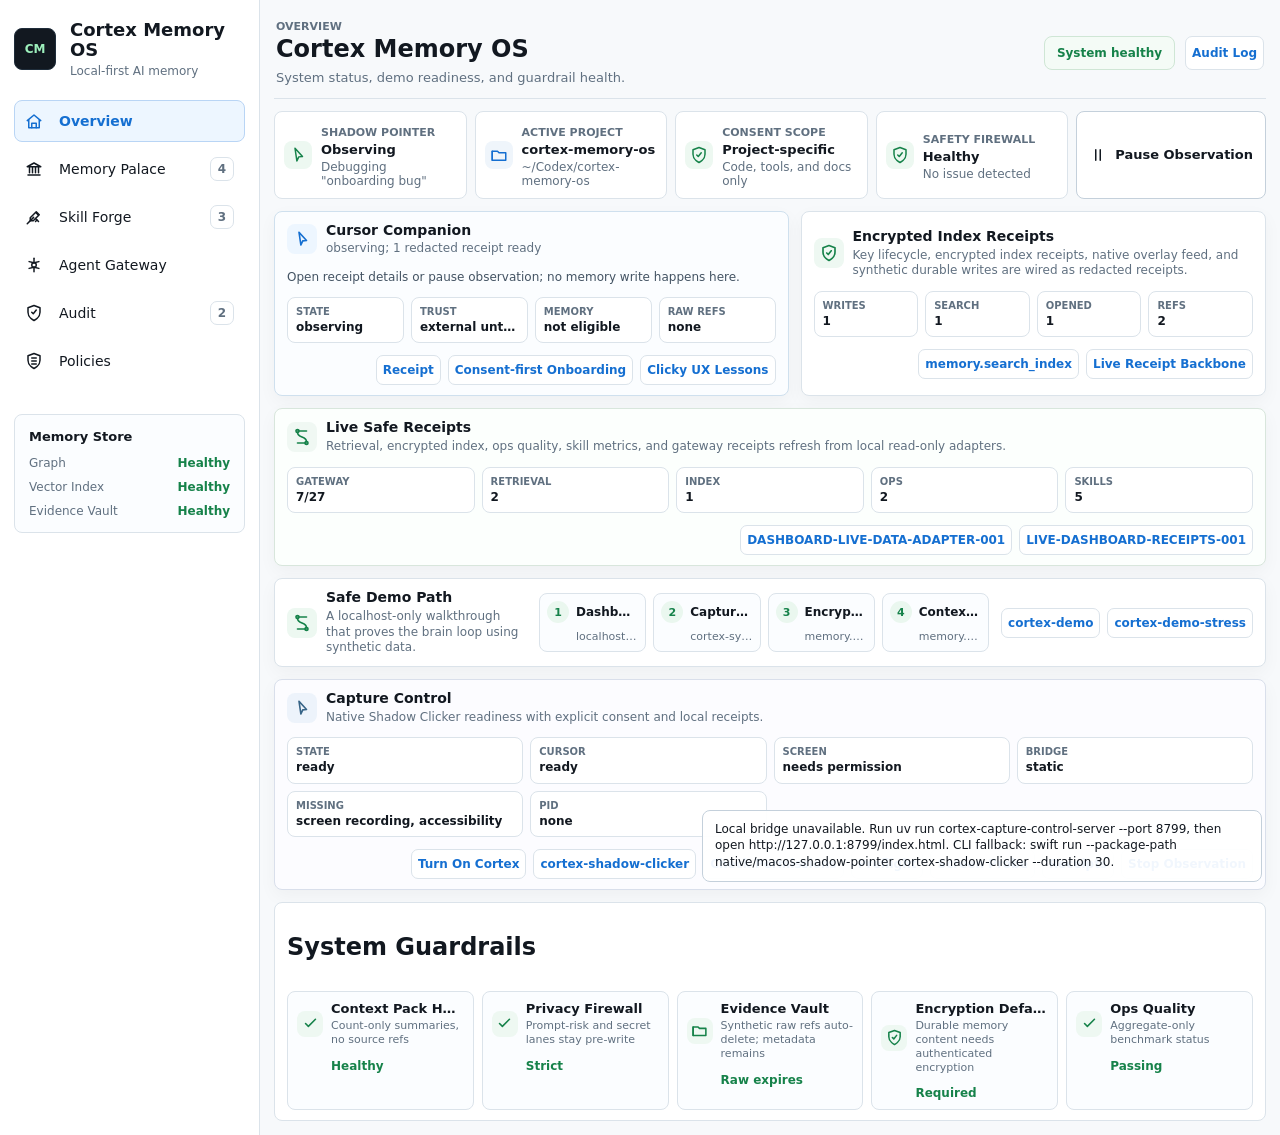
==== ui/cortex-dashboard/index.html @ ffbcbb13 "Recover capture controls after bridge restart" ====
<!doctype html>
<html lang="en">
  <head>
    <meta charset="utf-8" />
    <meta name="viewport" content="width=device-width, initial-scale=1" />
    <title>Cortex Memory OS Dashboard</title>
    <link rel="icon" href="data:," />
    <link rel="stylesheet" href="./styles.css?v=20260502-stale-token-retry" />
  </head>
  <body>
    <div class="dashboard-shell" data-benchmark-id="MEMORY-PALACE-SKILL-FORGE-UI-001">
      <aside class="sidebar" aria-label="Cortex navigation">
        <div class="brand">
          <div class="brand-mark" aria-hidden="true">CM</div>
          <div>
            <strong>Cortex Memory OS</strong>
            <span>Local-first AI memory</span>
          </div>
        </div>

        <nav id="nav-list" class="nav-list" aria-label="Primary"></nav>

        <section class="health-panel" aria-label="Local system health">
          <h2>Memory Store</h2>
          <dl>
            <div><dt>Graph</dt><dd>Healthy</dd></div>
            <div><dt>Vector Index</dt><dd>Healthy</dd></div>
            <div><dt>Evidence Vault</dt><dd>Healthy</dd></div>
          </dl>
        </section>
      </aside>

      <main class="main-area">
        <header class="dashboard-header" aria-label="Dashboard summary">
          <div>
            <p class="section-label" id="view-label">Overview</p>
            <h1 id="view-title">Cortex Memory OS</h1>
            <p id="view-copy">Live system overview and memory brain health.</p>
          </div>
          <div class="header-actions">
            <span class="system-pill" data-state="healthy">System healthy</span>
            <button class="text-command" type="button" id="audit-log">Audit Log</button>
          </div>
        </header>

        <header
          class="status-strip"
          id="status-strip"
          aria-label="Current Cortex status"
          data-view-section="overview"
        ></header>

        <section
          class="live-backbone-rail"
          aria-label="Cursor Companion and encrypted index receipts"
          data-view-section="overview agent_gateway policies"
        >
          <div id="shadow-live-receipt" class="shadow-live-inner"></div>
          <div id="encrypted-index-panel" class="encrypted-index-inner"></div>
        </section>

        <section
          class="live-receipts-rail"
          aria-label="Live Safe Receipts"
          data-view-section="overview agent_gateway audit"
          data-benchmark-id="LIVE-DASHBOARD-RECEIPTS-001"
        >
          <div id="live-dashboard-receipts" class="live-receipts-inner"></div>
        </section>

        <section class="demo-path-rail" aria-label="Safe Demo Path" data-view-section="overview agent_gateway">
          <div id="demo-path" class="demo-path-inner"></div>
        </section>

        <section
          class="capture-control-rail"
          aria-label="Capture Control"
          data-view-section="overview agent_gateway policies"
          data-benchmark-id="DASHBOARD-CAPTURE-CONTROL-001"
        >
          <div id="capture-control" class="capture-control-inner"></div>
        </section>

        <section class="insight-strip" aria-label="System guardrails" data-view-section="overview policies">
          <div class="rail-heading">
            <h2>System Guardrails</h2>
          </div>
          <div id="insight-list" class="insight-list"></div>
        </section>

        <section
          class="focus-inspector"
          aria-label="Focus Inspector"
          data-view-section="memory_palace skill_forge"
        >
          <div id="focus-inspector" class="focus-inspector-inner"></div>
        </section>

        <section
          class="workspace-grid"
          aria-label="Dashboard work queues"
          data-view-section="memory_palace skill_forge"
        >
          <article
            class="work-panel memory-panel"
            aria-labelledby="memory-heading"
            data-work-panel="memory_palace"
          >
            <div class="panel-heading">
              <div>
                <p class="section-label">Memory Palace</p>
                <h1 id="memory-heading">Memory Palace Review Queue</h1>
              </div>
              <span class="count-pill" id="memory-count">0</span>
            </div>
            <div id="memory-tabs" class="tab-row" aria-label="Memory filters"></div>
            <div id="memory-list" class="card-list" aria-live="polite"></div>
          </article>

          <article
            class="work-panel skill-panel"
            aria-labelledby="skill-heading"
            data-work-panel="skill_forge"
          >
            <div class="panel-heading">
              <div>
                <p class="section-label">Skill Forge</p>
                <h1 id="skill-heading">Skill Forge Candidate Workflows</h1>
              </div>
              <span class="count-pill" id="skill-count">0</span>
            </div>
            <div id="skill-tabs" class="tab-row" aria-label="Skill filters"></div>
            <div id="skill-list" class="card-list" aria-live="polite"></div>
          </article>
        </section>

        <section class="audit-rail" aria-label="Recent Safe Receipts" data-view-section="agent_gateway audit">
          <div class="rail-heading">
            <h2>Recent Safe Receipts</h2>
            <button class="text-command" type="button" id="receipt-filter">All Receipts</button>
          </div>
          <div id="receipt-list" class="receipt-list"></div>
          <p id="interaction-receipt" class="interaction-receipt" aria-live="polite">
            Dashboard ready. Actions are local previews only.
          </p>
        </section>
      </main>
    </div>

    <script src="./dashboard-data.js"></script>
    <script src="./capture-control-config.js"></script>
    <script src="./app.js?v=20260502-stale-token-retry"></script>
  </body>
</html>
---- ui/cortex-dashboard/styles.css ----
:root {
  color-scheme: light;
  --bg: #f7f9fb;
  --surface: #ffffff;
  --surface-2: #f2f6f9;
  --ink: #121820;
  --muted: #607080;
  --line: #dbe3ea;
  --line-strong: #c4d0db;
  --green: #16824a;
  --blue: #156fd1;
  --amber: #b36b00;
  --red: #c53532;
  --shadow: 0 6px 18px rgba(18, 24, 32, 0.04);
  font-family:
    Inter, ui-sans-serif, system-ui, -apple-system, BlinkMacSystemFont, "Segoe UI", sans-serif;
}

* {
  box-sizing: border-box;
}

[hidden] {
  display: none !important;
}

body {
  margin: 0;
  min-width: 320px;
  min-height: 100vh;
  background: var(--bg);
  color: var(--ink);
}

button {
  font: inherit;
}

.dashboard-shell {
  display: grid;
  grid-template-columns: 260px minmax(0, 1fr);
  min-height: 100vh;
}

.sidebar {
  display: flex;
  flex-direction: column;
  gap: 22px;
  padding: 20px 14px;
  border-right: 1px solid var(--line);
  background: var(--surface);
}

.brand {
  display: grid;
  grid-template-columns: 44px minmax(0, 1fr);
  gap: 12px;
  align-items: center;
  min-height: 50px;
}

.brand-mark {
  display: grid;
  place-items: center;
  width: 42px;
  height: 42px;
  border: 1px solid #1f2d3b;
  border-radius: 8px;
  background: #121820;
  color: #9df0bc;
  font-size: 12px;
  font-weight: 850;
}

.brand strong {
  display: block;
  font-size: 18px;
  line-height: 1.1;
}

.brand span {
  display: block;
  margin-top: 4px;
  color: var(--muted);
  font-size: 12px;
}

.nav-list {
  display: grid;
  gap: 6px;
}

.nav-item {
  display: grid;
  grid-template-columns: 24px minmax(0, 1fr) auto;
  gap: 10px;
  align-items: center;
  min-height: 42px;
  padding: 0 10px;
  border: 1px solid transparent;
  border-radius: 8px;
  background: transparent;
  color: var(--ink);
  cursor: pointer;
  font-size: 14px;
  text-align: left;
}

.nav-item svg,
.icon-button svg,
.status-icon svg {
  width: 18px;
  height: 18px;
  stroke-width: 2;
}

.nav-item.active {
  border-color: #b9d5f5;
  background: #edf6ff;
  color: var(--blue);
  font-weight: 750;
}

.nav-count,
.count-pill,
.mini-count {
  display: inline-grid;
  place-items: center;
  min-width: 24px;
  height: 24px;
  padding: 0 7px;
  border: 1px solid var(--line);
  border-radius: 7px;
  background: var(--surface);
  color: var(--muted);
  font-size: 12px;
  font-weight: 750;
}

.health-panel {
  margin-top: 10px;
  padding: 14px;
  border: 1px solid var(--line);
  border-radius: 8px;
  background: #fbfdff;
}

.health-panel h2,
.audit-rail h2 {
  margin: 0;
  font-size: 13px;
  line-height: 1.2;
}

.health-panel dl {
  display: grid;
  gap: 10px;
  margin: 12px 0 0;
}

.health-panel div {
  display: flex;
  justify-content: space-between;
  gap: 12px;
  color: var(--muted);
  font-size: 12px;
}

.health-panel dt,
.health-panel dd {
  margin: 0;
}

.health-panel dd {
  color: var(--green);
  font-weight: 700;
}

.main-area {
  display: grid;
  grid-template-rows: auto auto auto auto minmax(0, 1fr) auto;
  gap: 12px;
  width: min(1280px, 100%);
  min-width: 0;
  margin: 0 auto;
  padding: 14px;
}

.dashboard-header {
  display: flex;
  align-items: center;
  justify-content: space-between;
  gap: 16px;
  min-height: 74px;
  padding: 6px 2px 12px;
  border-bottom: 1px solid var(--line);
}

.dashboard-header h1 {
  margin: 3px 0 0;
  font-size: 24px;
  line-height: 1.1;
  letter-spacing: 0;
}

.dashboard-header p:last-child {
  margin: 6px 0 0;
  color: var(--muted);
  font-size: 13px;
  line-height: 1.35;
}

.header-actions {
  display: flex;
  flex-wrap: wrap;
  gap: 10px;
  justify-content: flex-end;
}

.system-pill {
  display: inline-flex;
  align-items: center;
  min-height: 34px;
  padding: 0 12px;
  border: 1px solid #cfe6d5;
  border-radius: 8px;
  background: #f4fbf6;
  color: var(--green);
  font-size: 12px;
  font-weight: 850;
}

.status-strip {
  display: grid;
  grid-template-columns: repeat(4, minmax(0, 1fr)) minmax(160px, auto);
  gap: 8px;
}

.status-item {
  display: grid;
  grid-template-columns: 28px minmax(0, 1fr);
  gap: 9px;
  align-items: center;
  min-height: 52px;
  padding: 9px;
  border: 1px solid var(--line);
  border-radius: 8px;
  background: var(--surface);
}

.status-icon {
  display: grid;
  place-items: center;
  width: 28px;
  height: 28px;
  border-radius: 8px;
  background: #edf8f1;
  color: var(--green);
}

.status-item[data-state="neutral"] .status-icon {
  background: #eff5fb;
  color: var(--blue);
}

.status-label,
.section-label,
.meta-label {
  margin: 0;
  color: var(--muted);
  font-size: 11px;
  font-weight: 800;
  line-height: 1.2;
  text-transform: uppercase;
}

.status-value {
  display: block;
  margin-top: 2px;
  font-size: 13px;
  font-weight: 800;
  line-height: 1.2;
}

.status-detail {
  display: block;
  margin-top: 2px;
  color: var(--muted);
  font-size: 12px;
  line-height: 1.2;
}

.pause-button {
  display: inline-flex;
  gap: 8px;
  align-items: center;
  justify-content: center;
  min-height: 52px;
  padding: 0 12px;
  border: 1px solid var(--line-strong);
  border-radius: 8px;
  background: var(--surface);
  color: var(--ink);
  cursor: pointer;
  font-size: 13px;
  font-weight: 750;
}

.workspace-grid {
  display: grid;
  grid-template-columns: minmax(0, 1fr) minmax(0, 1fr);
  gap: 12px;
  align-items: start;
  min-height: 0;
}

.workspace-grid.single-view {
  grid-template-columns: minmax(0, 760px);
  justify-content: start;
}

.demo-path-rail {
  min-width: 0;
}

.capture-control-rail {
  min-width: 0;
}

.live-receipts-rail {
  min-width: 0;
}

.live-backbone-rail {
  display: grid;
  grid-template-columns: minmax(0, 1.05fr) minmax(280px, 0.95fr);
  gap: 12px;
  min-width: 0;
}

.shadow-live-inner,
.encrypted-index-inner,
.live-receipts-inner,
.capture-control-inner {
  display: grid;
  grid-template-columns: minmax(0, 1fr);
  gap: 12px;
  align-content: center;
  min-height: 126px;
  padding: 10px 12px;
  border: 1px solid #cfe0ee;
  border-radius: 8px;
  background: #fbfdff;
  box-shadow: var(--shadow);
}

.encrypted-index-inner {
  border-color: var(--line);
  background: var(--surface);
}

.live-receipts-inner {
  min-height: 96px;
  border-color: #d8e6dc;
  background: #fcfffd;
}

.capture-control-inner {
  min-height: 96px;
  border-color: #d9dfeb;
  background: #fcfcff;
}

.shadow-live-copy,
.encrypted-index-copy,
.live-receipts-copy,
.capture-control-copy {
  display: grid;
  grid-template-columns: 30px minmax(0, 1fr);
  gap: 9px;
  align-items: center;
  min-width: 0;
}

.shadow-live-icon,
.encrypted-index-icon,
.live-receipts-icon,
.capture-control-icon {
  display: grid;
  place-items: center;
  width: 30px;
  height: 30px;
  border-radius: 8px;
  background: #edf6ff;
  color: var(--blue);
}

.encrypted-index-icon {
  background: #eef8f2;
  color: var(--green);
}

.live-receipts-icon {
  background: #f0f8f3;
  color: var(--green);
}

.capture-control-icon {
  background: #edf3fb;
  color: #376487;
}

.shadow-live-icon svg,
.encrypted-index-icon svg,
.live-receipts-icon svg,
.capture-control-icon svg {
  width: 18px;
  height: 18px;
  stroke-width: 2.2;
}

.shadow-live-copy strong,
.shadow-live-copy span span,
.encrypted-index-copy strong,
.encrypted-index-copy span span,
.live-receipts-copy strong,
.live-receipts-copy span span,
.capture-control-copy strong,
.capture-control-copy span span {
  display: block;
  min-width: 0;
}

.shadow-live-copy strong,
.encrypted-index-copy strong,
.live-receipts-copy strong,
.capture-control-copy strong {
  font-size: 14px;
  line-height: 1.2;
}

.shadow-live-copy span span,
.encrypted-index-copy span span,
.live-receipts-copy span span,
.capture-control-copy span span {
  margin-top: 3px;
  color: var(--muted);
  font-size: 12px;
  line-height: 1.3;
}

.companion-note {
  margin: 0;
  color: #435363;
  font-size: 12px;
  line-height: 1.35;
}

.shadow-live-grid,
.encrypted-index-grid,
.live-receipts-grid,
.capture-control-grid {
  display: grid;
  grid-template-columns: repeat(4, minmax(0, 1fr));
  gap: 7px;
}

.live-receipts-grid {
  grid-template-columns: repeat(5, minmax(0, 1fr));
}

.shadow-live-grid div,
.encrypted-index-grid div,
.live-receipts-grid div,
.capture-control-grid div {
  display: grid;
  gap: 3px;
  min-height: 46px;
  padding: 8px;
  border: 1px solid var(--line);
  border-radius: 8px;
  background: var(--surface);
}

.shadow-live-grid span,
.encrypted-index-grid span,
.live-receipts-grid span,
.capture-control-grid span {
  color: var(--muted);
  font-size: 10px;
  font-weight: 850;
  text-transform: uppercase;
}

.shadow-live-grid strong,
.encrypted-index-grid strong,
.live-receipts-grid strong,
.capture-control-grid strong {
  overflow: hidden;
  font-size: 12px;
  line-height: 1.2;
  text-overflow: ellipsis;
  white-space: nowrap;
}

.shadow-live-actions {
  display: flex;
  flex-wrap: wrap;
  gap: 7px;
  justify-content: flex-end;
}

.demo-path-inner {
  display: grid;
  grid-template-columns: minmax(220px, 0.8fr) minmax(360px, 1.5fr) auto;
  gap: 12px;
  align-items: center;
  min-height: 70px;
  padding: 10px 12px;
  border: 1px solid var(--line);
  border-radius: 8px;
  background: var(--surface);
  box-shadow: var(--shadow);
}

.demo-path-copy {
  display: grid;
  grid-template-columns: 30px minmax(0, 1fr);
  gap: 9px;
  align-items: center;
  min-width: 0;
}

.demo-path-icon {
  display: grid;
  place-items: center;
  width: 30px;
  height: 30px;
  border-radius: 8px;
  background: #edf8f1;
  color: var(--green);
}

.demo-path-icon svg {
  width: 18px;
  height: 18px;
  stroke-width: 2.2;
}

.demo-path-copy strong,
.demo-path-copy span span {
  display: block;
  min-width: 0;
}

.demo-path-copy strong {
  font-size: 14px;
  line-height: 1.2;
}

.demo-path-copy span span {
  margin-top: 3px;
  color: var(--muted);
  font-size: 12px;
  line-height: 1.3;
}

.demo-step-list {
  display: grid;
  grid-template-columns: repeat(4, minmax(0, 1fr));
  gap: 7px;
  margin: 0;
  padding: 0;
  list-style: none;
}

.demo-step-list li {
  display: grid;
  grid-template-columns: 22px minmax(0, 1fr);
  gap: 7px;
  align-items: center;
  min-height: 44px;
  padding: 7px;
  border: 1px solid var(--line);
  border-radius: 8px;
  background: #fbfdff;
}

.demo-step-list li > span {
  display: grid;
  place-items: center;
  width: 22px;
  height: 22px;
  border-radius: 999px;
  background: #eaf7ef;
  color: var(--green);
  font-size: 11px;
  font-weight: 900;
}

.demo-step-list strong,
.demo-step-list em {
  display: block;
  min-width: 0;
  overflow: hidden;
  text-overflow: ellipsis;
  white-space: nowrap;
}

.demo-step-list strong {
  font-size: 12px;
  line-height: 1.2;
}

.demo-step-list em {
  grid-column: 2;
  color: var(--muted);
  font-size: 11px;
  font-style: normal;
  line-height: 1.2;
}

.demo-command-group {
  display: flex;
  flex-wrap: wrap;
  gap: 7px;
  justify-content: flex-end;
}

.focus-inspector {
  padding: 0;
}

.focus-inspector-inner {
  display: grid;
  grid-template-columns: minmax(220px, 1fr) minmax(260px, auto) auto;
  gap: 12px;
  align-items: center;
  min-height: 82px;
  padding: 12px;
  border: 1px solid var(--line);
  border-radius: 8px;
  background: var(--surface);
  box-shadow: var(--shadow);
}

.focus-copy h2 {
  margin: 3px 0 0;
  font-size: 16px;
  line-height: 1.2;
}

.focus-copy p:last-child {
  margin: 5px 0 0;
  color: var(--muted);
  font-size: 13px;
  line-height: 1.35;
}

.focus-metrics {
  display: grid;
  grid-template-columns: repeat(3, minmax(82px, 1fr));
  gap: 8px;
}

.focus-metric {
  display: grid;
  gap: 3px;
  min-height: 46px;
  padding: 8px;
  border: 1px solid var(--line);
  border-radius: 8px;
  background: #fbfdff;
}

.focus-metric span {
  color: var(--muted);
  font-size: 11px;
  font-weight: 750;
}

.focus-metric strong {
  font-size: 13px;
  line-height: 1.2;
}

.focus-actions {
  display: flex;
  flex-wrap: wrap;
  gap: 8px;
  justify-content: flex-end;
}

.work-panel {
  display: grid;
  grid-template-rows: auto auto minmax(0, 1fr);
  gap: 12px;
  min-width: 0;
  padding: 12px;
  border: 1px solid var(--line);
  border-radius: 8px;
  background: var(--surface);
  box-shadow: var(--shadow);
}

.panel-heading {
  display: flex;
  align-items: center;
  justify-content: space-between;
  gap: 12px;
}

.panel-heading h1 {
  margin: 3px 0 0;
  font-size: 18px;
  line-height: 1.2;
  letter-spacing: 0;
}

.insight-strip {
  display: grid;
  gap: 10px;
  min-width: 0;
  padding: 10px 12px;
  border: 1px solid var(--line);
  border-radius: 8px;
  background: var(--surface);
}

.insight-list {
  display: grid;
  grid-template-columns: repeat(5, minmax(0, 1fr));
  gap: 8px;
}

.insight-panel {
  display: block;
  min-width: 0;
  padding: 9px;
  border: 1px solid var(--line);
  border-radius: 8px;
  background: #fbfdff;
}

.insight-top {
  display: grid;
  grid-template-columns: 26px minmax(0, 1fr);
  gap: 8px;
  align-items: center;
}

.insight-icon {
  display: grid;
  place-items: center;
  width: 26px;
  height: 26px;
  border-radius: 8px;
  background: #eef8f2;
  color: var(--green);
}

.insight-icon svg {
  width: 17px;
  height: 17px;
  stroke-width: 2.2;
}

.insight-top strong,
.insight-top span span {
  display: block;
  min-width: 0;
}

.insight-top strong {
  overflow: hidden;
  font-size: 13px;
  line-height: 1.2;
  text-overflow: ellipsis;
  white-space: nowrap;
}

.insight-top span span {
  margin-top: 3px;
  color: var(--muted);
  font-size: 11px;
  line-height: 1.25;
}

.insight-top em {
  grid-column: 2;
  margin-top: 4px;
  color: var(--green);
  font-size: 12px;
  font-style: normal;
  font-weight: 850;
  white-space: nowrap;
}

.tab-row {
  display: flex;
  gap: 6px;
  overflow-x: auto;
  padding: 4px;
  border: 1px solid var(--line);
  border-radius: 8px;
  background: var(--surface-2);
}

.tab-button {
  flex: 0 0 auto;
  display: inline-flex;
  gap: 7px;
  align-items: center;
  min-height: 32px;
  padding: 0 11px;
  border: 1px solid transparent;
  border-radius: 7px;
  background: transparent;
  color: var(--muted);
  cursor: pointer;
  font-size: 13px;
  font-weight: 700;
}

.tab-button.active {
  border-color: var(--line);
  background: var(--surface);
  color: var(--ink);
}

.card-list {
  display: grid;
  align-content: start;
  gap: 9px;
  min-height: 0;
  padding-right: 2px;
}

.memory-card,
.skill-card {
  display: grid;
  gap: 10px;
  padding: 12px;
  border: 1px solid var(--line);
  border-left-width: 4px;
  border-radius: 8px;
  background: var(--surface);
}

.memory-card[data-state="active"],
.skill-card[data-risk="low"] {
  border-left-color: var(--green);
}

.memory-card[data-state="candidate"],
.skill-card[data-risk="medium"] {
  border-left-color: var(--amber);
}

.skill-card[data-risk="high"],
.skill-card[data-risk="critical"] {
  border-left-color: var(--red);
}

.card-top {
  display: grid;
  grid-template-columns: minmax(0, 1fr) auto;
  gap: 10px;
}

.card-title {
  margin: 0;
  font-size: 15px;
  line-height: 1.25;
}

.card-copy {
  margin: 6px 0 0;
  color: #435363;
  font-size: 12px;
  line-height: 1.4;
}

.meta-grid {
  display: grid;
  grid-template-columns: repeat(3, minmax(0, 1fr));
  gap: 10px;
  padding-top: 10px;
  border-top: 1px solid var(--line);
}

.meta-value {
  display: block;
  margin-top: 3px;
  font-size: 14px;
  font-weight: 800;
}

.metric-strip {
  display: grid;
  grid-template-columns: repeat(4, minmax(0, 1fr));
  gap: 8px;
  padding: 10px;
  border: 1px solid #d8e8d8;
  border-radius: 8px;
  background: #f3fbf5;
}

.metric-strip strong {
  display: block;
  margin-top: 3px;
  overflow-wrap: anywhere;
  color: #173424;
  font-size: 13px;
  font-weight: 850;
  line-height: 1.2;
}

.status-active,
.risk-low {
  color: var(--green);
}

.status-candidate,
.risk-medium {
  color: var(--amber);
}

.risk-high,
.risk-critical {
  color: var(--red);
}

.chip-row {
  display: flex;
  flex-wrap: wrap;
  gap: 6px;
}

.chip {
  display: inline-flex;
  align-items: center;
  min-height: 24px;
  padding: 0 8px;
  border: 1px solid var(--line);
  border-radius: 7px;
  background: var(--surface-2);
  color: #4d5d6c;
  font-size: 12px;
  font-weight: 700;
}

.action-row {
  display: flex;
  flex-wrap: wrap;
  gap: 7px;
  align-items: center;
  justify-content: flex-end;
  padding-top: 10px;
  border-top: 1px solid var(--line);
}

.icon-button,
.command-button {
  display: inline-flex;
  align-items: center;
  justify-content: center;
  border: 1px solid var(--line);
  border-radius: 7px;
  background: var(--surface);
  color: var(--ink);
  cursor: pointer;
}

.icon-button {
  width: 34px;
  height: 34px;
}

.command-button {
  gap: 8px;
  min-height: 34px;
  padding: 0 12px;
  background: #0f6ed7;
  color: #ffffff;
  font-size: 13px;
  font-weight: 800;
}

.command-button.secondary {
  background: var(--surface);
  color: var(--ink);
}

.icon-button:hover,
.command-button:hover,
.pause-button:hover,
.text-command:hover,
.tab-button:hover,
.nav-item:hover,
.icon-button:focus-visible,
.command-button:focus-visible,
.pause-button:focus-visible,
.text-command:focus-visible,
.tab-button:focus-visible,
.nav-item:focus-visible {
  outline: 2px solid rgba(21, 111, 209, 0.28);
  outline-offset: 2px;
}

.blocker-list {
  display: grid;
  gap: 6px;
  margin: 0;
  padding: 0;
  list-style: none;
}

.blocker-list li {
  display: flex;
  gap: 6px;
  align-items: center;
  color: #435363;
  font-size: 12px;
}

.blocker-list svg {
  flex: 0 0 14px;
  width: 14px;
  height: 14px;
  color: var(--red);
  stroke-width: 2.25;
}

.audit-rail {
  display: grid;
  gap: 10px;
  padding: 10px 12px;
  border: 1px solid var(--line);
  border-radius: 8px;
  background: var(--surface);
}

.rail-heading {
  display: flex;
  align-items: center;
  justify-content: space-between;
  gap: 12px;
}

.text-command {
  min-height: 30px;
  border: 1px solid var(--line);
  border-radius: 7px;
  background: var(--surface);
  color: var(--blue);
  cursor: pointer;
  font-size: 12px;
  font-weight: 800;
}

.receipt-list {
  display: grid;
  grid-template-columns: repeat(3, minmax(160px, 1fr));
  gap: 8px;
}

.receipt-section-label {
  grid-column: 1 / -1;
  color: var(--muted);
  font-size: 11px;
  font-weight: 900;
  letter-spacing: 0;
  text-transform: uppercase;
}

.receipt-item {
  display: grid;
  grid-template-columns: 28px minmax(0, 1fr);
  gap: 8px;
  align-items: center;
  min-height: 50px;
  padding: 8px;
  border: 1px solid var(--line);
  border-radius: 8px;
  background: #fbfdff;
}

.skill-card .command-button {
  min-width: 116px;
}

.command-button svg {
  flex: 0 0 18px;
  width: 18px;
  height: 18px;
  stroke-width: 2;
}

.pause-button svg {
  flex: 0 0 18px;
  width: 18px;
  height: 18px;
  stroke-width: 2;
}

.receipt-dot {
  display: grid;
  place-items: center;
  width: 28px;
  height: 28px;
  border-radius: 50%;
  background: #eaf8ef;
  color: var(--green);
}

.receipt-item[data-state="warning"] .receipt-dot {
  background: #fff4de;
  color: var(--amber);
}

.receipt-item strong {
  display: block;
  overflow: hidden;
  font-size: 12px;
  line-height: 1.2;
  text-overflow: ellipsis;
  white-space: nowrap;
}

.receipt-item span {
  display: block;
  margin-top: 3px;
  overflow: hidden;
  color: var(--muted);
  font-size: 11px;
  line-height: 1.2;
  text-overflow: ellipsis;
  white-space: nowrap;
}

.interaction-receipt {
  margin: 0;
  color: var(--muted);
  font-size: 12px;
  line-height: 1.35;
}

.live-command-receipt {
  position: fixed;
  z-index: 30;
  right: 18px;
  bottom: 18px;
  width: min(560px, calc(100vw - 36px));
  margin: 0;
  padding: 10px 12px;
  border: 1px solid var(--line-strong);
  border-radius: 8px;
  background: color-mix(in srgb, var(--surface) 94%, transparent);
  box-shadow: var(--shadow-soft);
  color: var(--text);
  font-size: 12px;
  line-height: 1.4;
}

.live-command-receipt[hidden] {
  display: none;
}

.empty-state {
  display: grid;
  place-items: center;
  min-height: 160px;
  border: 1px dashed var(--line-strong);
  border-radius: 8px;
  color: var(--muted);
  font-size: 14px;
  text-align: center;
}

.list-summary {
  padding: 10px;
  border: 1px dashed var(--line-strong);
  border-radius: 8px;
  color: var(--muted);
  font-size: 12px;
  line-height: 1.35;
  text-align: center;
}

@media (max-width: 1100px) {
  .dashboard-shell {
    grid-template-columns: 82px minmax(0, 1fr);
  }

  .brand {
    grid-template-columns: 1fr;
    justify-items: center;
  }

  .brand div:last-child,
  .nav-item span.label,
  .nav-count,
  .health-panel {
    display: none;
  }

  .nav-item {
    grid-template-columns: 1fr;
    justify-items: center;
  }

  .status-strip,
  .workspace-grid,
  .insight-list,
  .focus-inspector-inner,
  .live-backbone-rail,
  .shadow-live-inner,
  .live-receipts-inner,
  .capture-control-inner,
  .shadow-live-grid,
  .encrypted-index-grid,
  .live-receipts-grid,
  .capture-control-grid,
  .demo-path-inner,
  .demo-step-list {
    grid-template-columns: 1fr;
  }

  .focus-actions {
    justify-content: flex-start;
  }

  .shadow-live-actions {
    justify-content: flex-start;
  }

  .receipt-list {
    grid-template-columns: repeat(2, minmax(150px, 1fr));
  }
}

@media (max-width: 700px) {
  body,
  .dashboard-shell,
  .sidebar,
  .main-area {
    width: 100%;
    max-width: 100vw;
    overflow-x: hidden;
  }

  .dashboard-shell {
    grid-template-columns: 1fr;
  }

  .sidebar {
    position: sticky;
    top: 0;
    z-index: 5;
    display: block;
    padding: 10px;
    border-right: 0;
    border-bottom: 1px solid var(--line);
  }

  .brand {
    display: none;
  }

  .nav-list {
    display: flex;
    width: 100%;
    max-width: calc(100vw - 20px);
    overflow-x: auto;
  }

  .nav-item {
    grid-template-columns: 18px auto;
    min-width: max-content;
  }

  .nav-item span.label {
    display: inline;
  }

  .main-area {
    padding: 10px;
  }

  .dashboard-header {
    align-items: flex-start;
    flex-direction: column;
  }

  .header-actions {
    justify-content: flex-start;
  }

  .status-strip {
    gap: 8px;
  }

  .status-item {
    min-height: 58px;
  }

  .meta-grid,
  .metric-strip,
  .focus-metrics,
  .demo-step-list,
  .receipt-list {
    grid-template-columns: 1fr;
  }
}
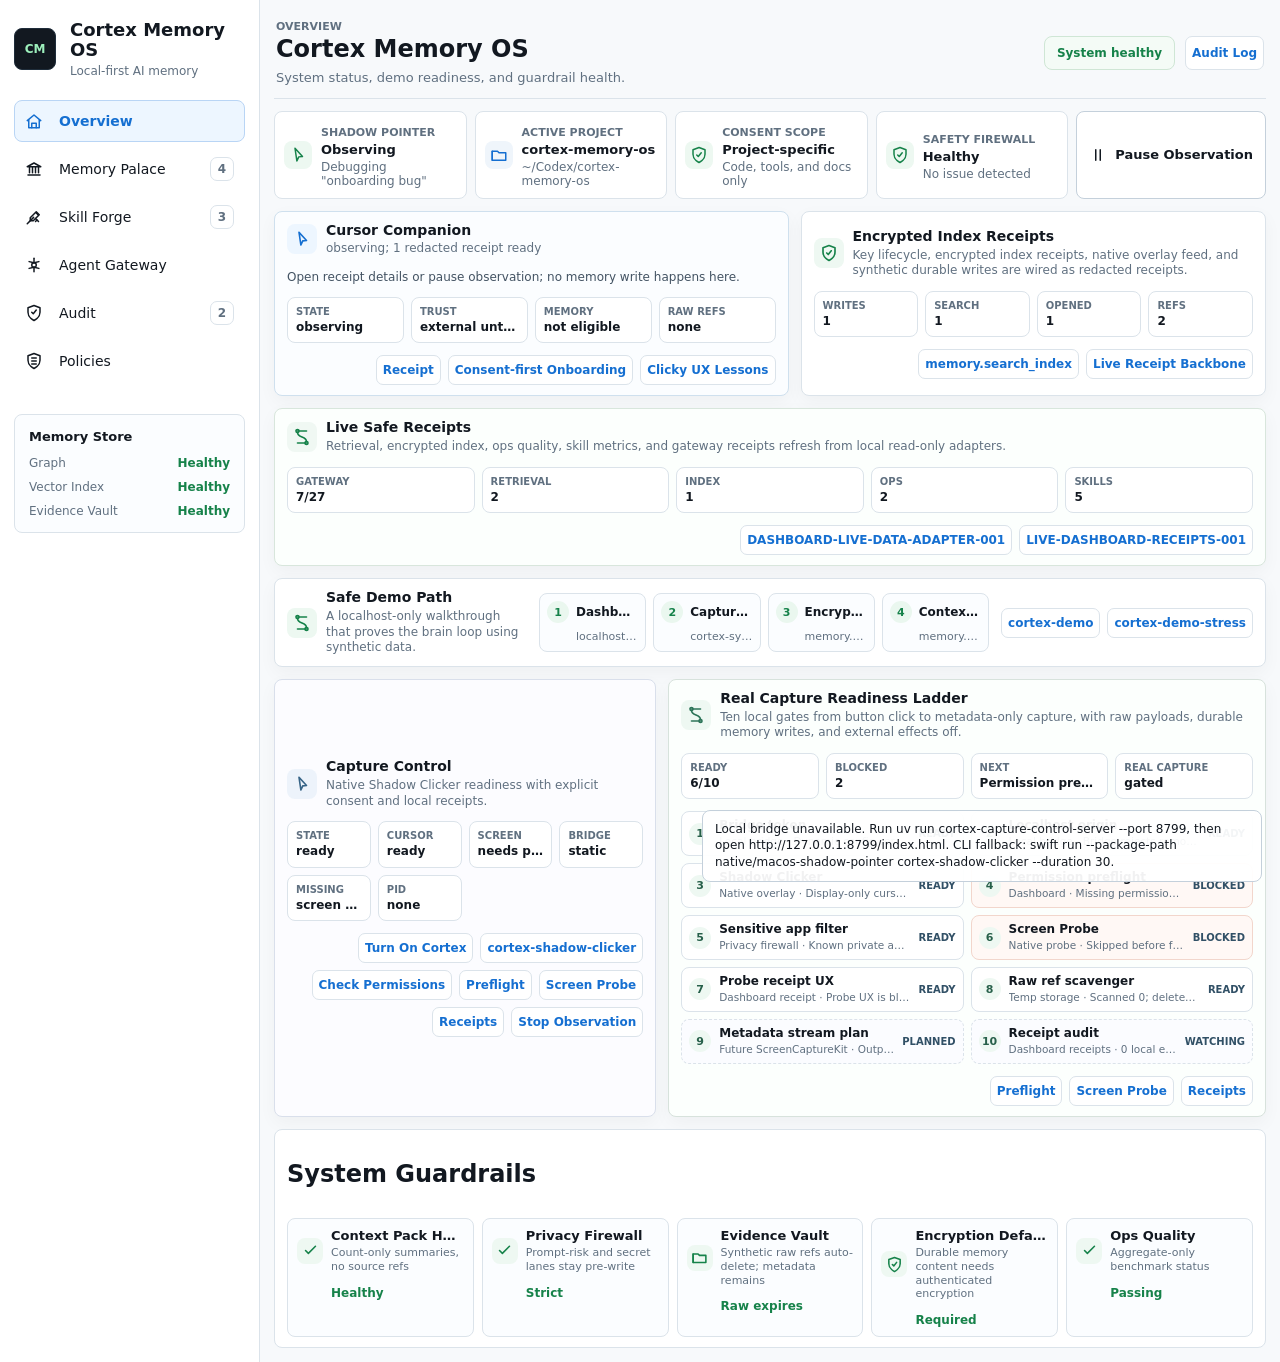
==== commit 8d87d08d: "Add capture readiness ladder" ====
--- a/ui/cortex-dashboard/index.html
+++ b/ui/cortex-dashboard/index.html
@@ -74,11 +74,16 @@
 
         <section
           class="capture-control-rail"
-          aria-label="Capture Control"
+          aria-label="Capture Control and Capture Readiness Ladder"
           data-view-section="overview agent_gateway policies"
-          data-benchmark-id="DASHBOARD-CAPTURE-CONTROL-001"
+          data-benchmark-id="DASHBOARD-CAPTURE-CONTROL-001 CAPTURE-READINESS-LADDER-001"
         >
           <div id="capture-control" class="capture-control-inner"></div>
+          <div
+            id="capture-readiness-ladder"
+            class="capture-ladder-inner"
+            aria-label="Capture Readiness Ladder"
+          ></div>
         </section>
 
         <section class="insight-strip" aria-label="System guardrails" data-view-section="overview policies">
--- a/ui/cortex-dashboard/styles.css
+++ b/ui/cortex-dashboard/styles.css
@@ -324,6 +324,9 @@
 }
 
 .capture-control-rail {
+  display: grid;
+  grid-template-columns: minmax(280px, 0.78fr) minmax(360px, 1.22fr);
+  gap: 12px;
   min-width: 0;
 }
 
@@ -341,7 +344,8 @@
 .shadow-live-inner,
 .encrypted-index-inner,
 .live-receipts-inner,
-.capture-control-inner {
+.capture-control-inner,
+.capture-ladder-inner {
   display: grid;
   grid-template-columns: minmax(0, 1fr);
   gap: 12px;
@@ -371,10 +375,17 @@
   background: #fcfcff;
 }
 
+.capture-ladder-inner {
+  min-height: 96px;
+  border-color: #d7e2dc;
+  background: #fcfffd;
+}
+
 .shadow-live-copy,
 .encrypted-index-copy,
 .live-receipts-copy,
-.capture-control-copy {
+.capture-control-copy,
+.capture-ladder-copy {
   display: grid;
   grid-template-columns: 30px minmax(0, 1fr);
   gap: 9px;
@@ -385,7 +396,8 @@
 .shadow-live-icon,
 .encrypted-index-icon,
 .live-receipts-icon,
-.capture-control-icon {
+.capture-control-icon,
+.capture-ladder-icon {
   display: grid;
   place-items: center;
   width: 30px;
@@ -410,10 +422,16 @@
   color: #376487;
 }
 
+.capture-ladder-icon {
+  background: #eef8f2;
+  color: #2c7458;
+}
+
 .shadow-live-icon svg,
 .encrypted-index-icon svg,
 .live-receipts-icon svg,
-.capture-control-icon svg {
+.capture-control-icon svg,
+.capture-ladder-icon svg {
   width: 18px;
   height: 18px;
   stroke-width: 2.2;
@@ -426,7 +444,9 @@
 .live-receipts-copy strong,
 .live-receipts-copy span span,
 .capture-control-copy strong,
-.capture-control-copy span span {
+.capture-control-copy span span,
+.capture-ladder-copy strong,
+.capture-ladder-copy span span {
   display: block;
   min-width: 0;
 }
@@ -434,7 +454,8 @@
 .shadow-live-copy strong,
 .encrypted-index-copy strong,
 .live-receipts-copy strong,
-.capture-control-copy strong {
+.capture-control-copy strong,
+.capture-ladder-copy strong {
   font-size: 14px;
   line-height: 1.2;
 }
@@ -442,7 +463,8 @@
 .shadow-live-copy span span,
 .encrypted-index-copy span span,
 .live-receipts-copy span span,
-.capture-control-copy span span {
+.capture-control-copy span span,
+.capture-ladder-copy span span {
   margin-top: 3px;
   color: var(--muted);
   font-size: 12px;
@@ -459,7 +481,8 @@
 .shadow-live-grid,
 .encrypted-index-grid,
 .live-receipts-grid,
-.capture-control-grid {
+.capture-control-grid,
+.capture-ladder-grid {
   display: grid;
   grid-template-columns: repeat(4, minmax(0, 1fr));
   gap: 7px;
@@ -472,7 +495,8 @@
 .shadow-live-grid div,
 .encrypted-index-grid div,
 .live-receipts-grid div,
-.capture-control-grid div {
+.capture-control-grid div,
+.capture-ladder-grid div {
   display: grid;
   gap: 3px;
   min-height: 46px;
@@ -485,7 +509,8 @@
 .shadow-live-grid span,
 .encrypted-index-grid span,
 .live-receipts-grid span,
-.capture-control-grid span {
+.capture-control-grid span,
+.capture-ladder-grid span {
   color: var(--muted);
   font-size: 10px;
   font-weight: 850;
@@ -495,12 +520,89 @@
 .shadow-live-grid strong,
 .encrypted-index-grid strong,
 .live-receipts-grid strong,
-.capture-control-grid strong {
+.capture-control-grid strong,
+.capture-ladder-grid strong {
   overflow: hidden;
   font-size: 12px;
   line-height: 1.2;
   text-overflow: ellipsis;
   white-space: nowrap;
+}
+
+.capture-ladder-list {
+  display: grid;
+  grid-template-columns: repeat(2, minmax(0, 1fr));
+  gap: 7px;
+  margin: 0;
+  padding: 0;
+  list-style: none;
+}
+
+.capture-ladder-step {
+  display: grid;
+  grid-template-columns: 22px minmax(0, 1fr) auto;
+  gap: 8px;
+  align-items: center;
+  min-width: 0;
+  padding: 7px;
+  border: 1px solid var(--line);
+  border-radius: 8px;
+  background: var(--surface);
+}
+
+.capture-ladder-step.status-blocked {
+  border-color: #f2d6cc;
+  background: #fff8f5;
+}
+
+.capture-ladder-step.status-planned,
+.capture-ladder-step.status-watching {
+  border-style: dashed;
+  background: #fbfcff;
+}
+
+.capture-ladder-step-index {
+  display: grid;
+  place-items: center;
+  width: 22px;
+  height: 22px;
+  border-radius: 999px;
+  background: #eef8f2;
+  color: #27604a;
+  font-size: 11px;
+  font-weight: 900;
+}
+
+.capture-ladder-step-main {
+  min-width: 0;
+}
+
+.capture-ladder-step-main strong,
+.capture-ladder-step-main span {
+  display: block;
+  min-width: 0;
+}
+
+.capture-ladder-step-main strong {
+  font-size: 12px;
+  line-height: 1.15;
+}
+
+.capture-ladder-step-main span {
+  overflow: hidden;
+  margin-top: 2px;
+  color: var(--muted);
+  font-size: 10.5px;
+  line-height: 1.25;
+  text-overflow: ellipsis;
+  white-space: nowrap;
+}
+
+.capture-ladder-state {
+  color: #315066;
+  font-size: 10px;
+  font-weight: 900;
+  text-transform: uppercase;
 }
 
 .shadow-live-actions {
@@ -1215,13 +1317,17 @@
   .insight-list,
   .focus-inspector-inner,
   .live-backbone-rail,
+  .capture-control-rail,
   .shadow-live-inner,
   .live-receipts-inner,
   .capture-control-inner,
+  .capture-ladder-inner,
   .shadow-live-grid,
   .encrypted-index-grid,
   .live-receipts-grid,
   .capture-control-grid,
+  .capture-ladder-grid,
+  .capture-ladder-list,
   .demo-path-inner,
   .demo-step-list {
     grid-template-columns: 1fr;
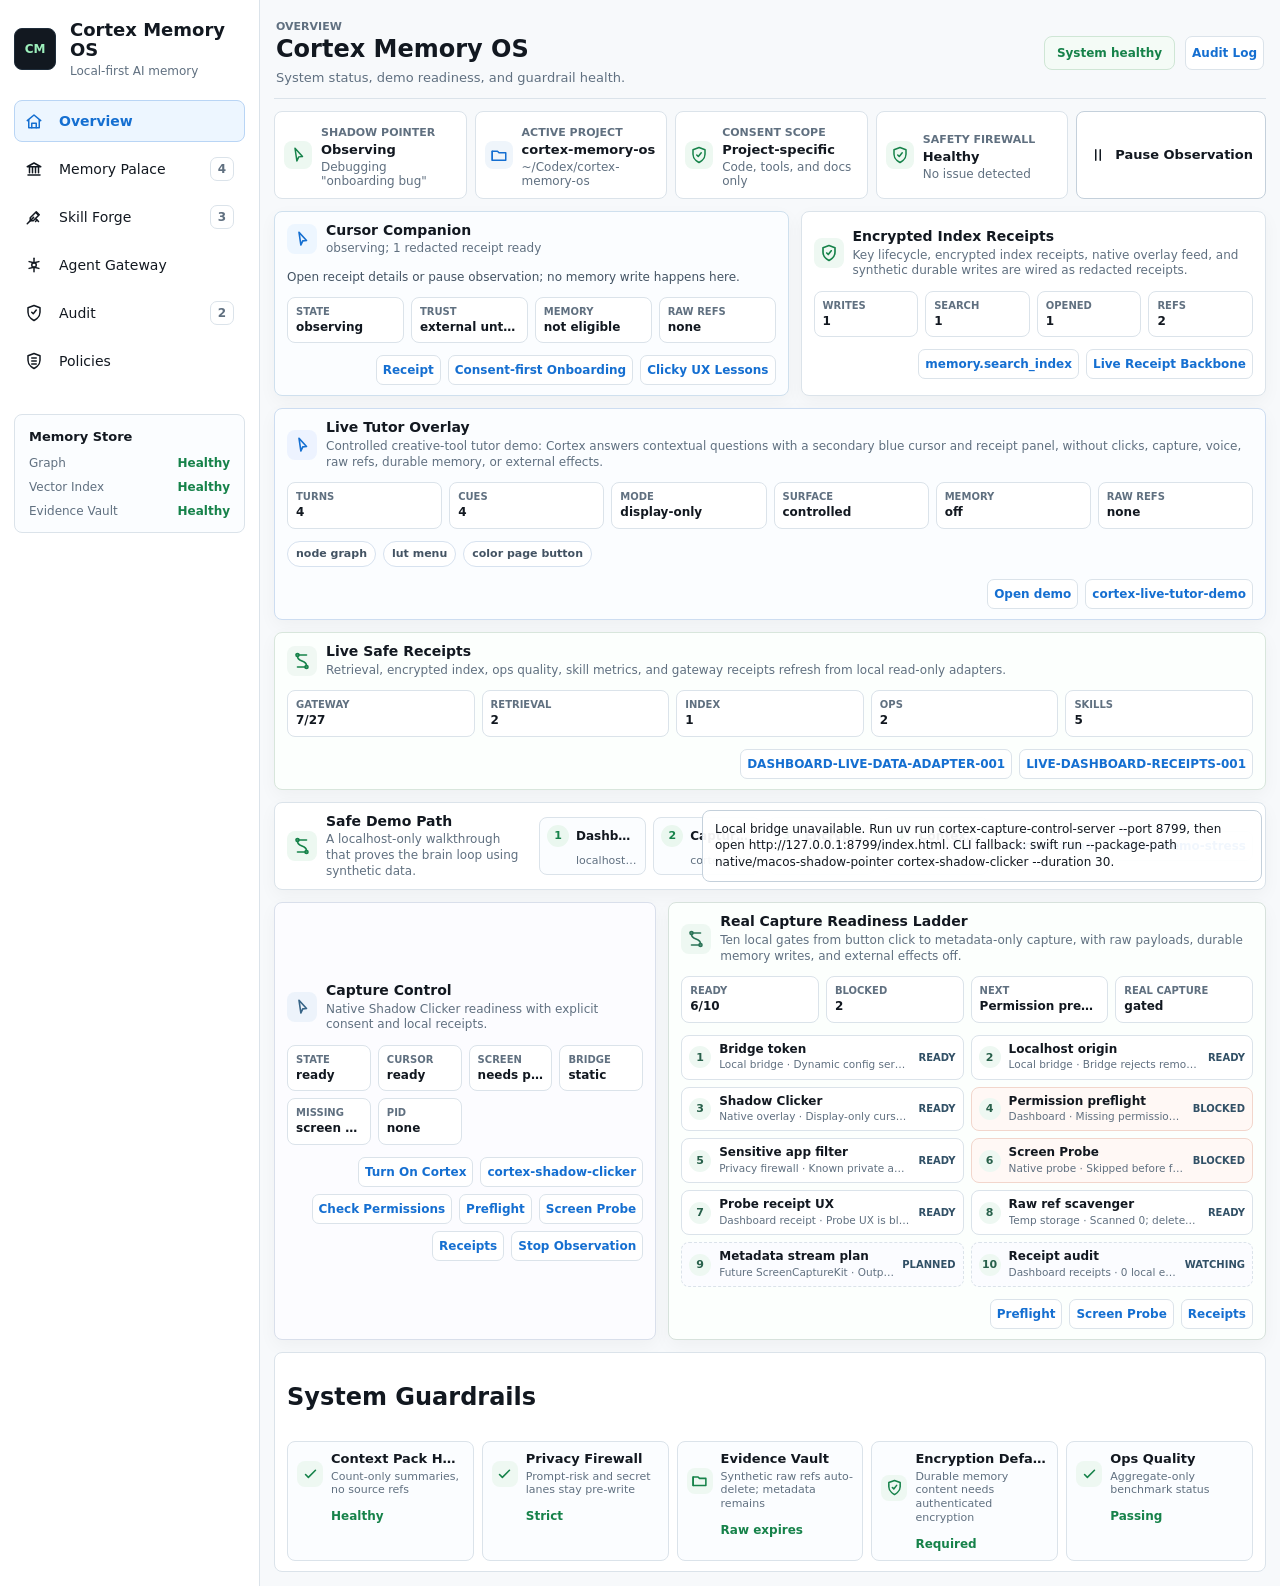
==== commit aea30bba: "Wire live tutor dashboard receipts" ====
--- a/ui/cortex-dashboard/index.html
+++ b/ui/cortex-dashboard/index.html
@@ -57,6 +57,15 @@
         >
           <div id="shadow-live-receipt" class="shadow-live-inner"></div>
           <div id="encrypted-index-panel" class="encrypted-index-inner"></div>
+        </section>
+
+        <section
+          class="live-tutor-rail"
+          aria-label="Live Tutor Overlay"
+          data-view-section="overview agent_gateway"
+          data-benchmark-id="LIVE-TUTOR-OVERLAY-001"
+        >
+          <div id="live-tutor-panel" class="live-tutor-inner"></div>
         </section>
 
         <section
--- a/ui/cortex-dashboard/styles.css
+++ b/ui/cortex-dashboard/styles.css
@@ -334,6 +334,10 @@
   min-width: 0;
 }
 
+.live-tutor-rail {
+  min-width: 0;
+}
+
 .live-backbone-rail {
   display: grid;
   grid-template-columns: minmax(0, 1.05fr) minmax(280px, 0.95fr);
@@ -343,6 +347,7 @@
 
 .shadow-live-inner,
 .encrypted-index-inner,
+.live-tutor-inner,
 .live-receipts-inner,
 .capture-control-inner,
 .capture-ladder-inner {
@@ -369,6 +374,12 @@
   background: #fcfffd;
 }
 
+.live-tutor-inner {
+  min-height: 104px;
+  border-color: #cdddf1;
+  background: #fbfdff;
+}
+
 .capture-control-inner {
   min-height: 96px;
   border-color: #d9dfeb;
@@ -383,6 +394,7 @@
 
 .shadow-live-copy,
 .encrypted-index-copy,
+.live-tutor-copy,
 .live-receipts-copy,
 .capture-control-copy,
 .capture-ladder-copy {
@@ -395,6 +407,7 @@
 
 .shadow-live-icon,
 .encrypted-index-icon,
+.live-tutor-icon,
 .live-receipts-icon,
 .capture-control-icon,
 .capture-ladder-icon {
@@ -412,6 +425,11 @@
   color: var(--green);
 }
 
+.live-tutor-icon {
+  background: #edf3ff;
+  color: var(--blue);
+}
+
 .live-receipts-icon {
   background: #f0f8f3;
   color: var(--green);
@@ -429,6 +447,7 @@
 
 .shadow-live-icon svg,
 .encrypted-index-icon svg,
+.live-tutor-icon svg,
 .live-receipts-icon svg,
 .capture-control-icon svg,
 .capture-ladder-icon svg {
@@ -441,6 +460,8 @@
 .shadow-live-copy span span,
 .encrypted-index-copy strong,
 .encrypted-index-copy span span,
+.live-tutor-copy strong,
+.live-tutor-copy span span,
 .live-receipts-copy strong,
 .live-receipts-copy span span,
 .capture-control-copy strong,
@@ -453,6 +474,7 @@
 
 .shadow-live-copy strong,
 .encrypted-index-copy strong,
+.live-tutor-copy strong,
 .live-receipts-copy strong,
 .capture-control-copy strong,
 .capture-ladder-copy strong {
@@ -462,6 +484,7 @@
 
 .shadow-live-copy span span,
 .encrypted-index-copy span span,
+.live-tutor-copy span span,
 .live-receipts-copy span span,
 .capture-control-copy span span,
 .capture-ladder-copy span span {
@@ -480,6 +503,7 @@
 
 .shadow-live-grid,
 .encrypted-index-grid,
+.live-tutor-grid,
 .live-receipts-grid,
 .capture-control-grid,
 .capture-ladder-grid {
@@ -492,8 +516,13 @@
   grid-template-columns: repeat(5, minmax(0, 1fr));
 }
 
+.live-tutor-grid {
+  grid-template-columns: repeat(6, minmax(0, 1fr));
+}
+
 .shadow-live-grid div,
 .encrypted-index-grid div,
+.live-tutor-grid div,
 .live-receipts-grid div,
 .capture-control-grid div,
 .capture-ladder-grid div {
@@ -508,6 +537,7 @@
 
 .shadow-live-grid span,
 .encrypted-index-grid span,
+.live-tutor-grid span,
 .live-receipts-grid span,
 .capture-control-grid span,
 .capture-ladder-grid span {
@@ -519,6 +549,7 @@
 
 .shadow-live-grid strong,
 .encrypted-index-grid strong,
+.live-tutor-grid strong,
 .live-receipts-grid strong,
 .capture-control-grid strong,
 .capture-ladder-grid strong {
@@ -527,6 +558,23 @@
   line-height: 1.2;
   text-overflow: ellipsis;
   white-space: nowrap;
+}
+
+.live-tutor-targets {
+  display: flex;
+  flex-wrap: wrap;
+  gap: 7px;
+}
+
+.live-tutor-targets span {
+  min-height: 26px;
+  padding: 5px 8px;
+  border: 1px solid #d7e2ef;
+  border-radius: 999px;
+  background: #fff;
+  color: #435363;
+  font-size: 11px;
+  font-weight: 800;
 }
 
 .capture-ladder-list {
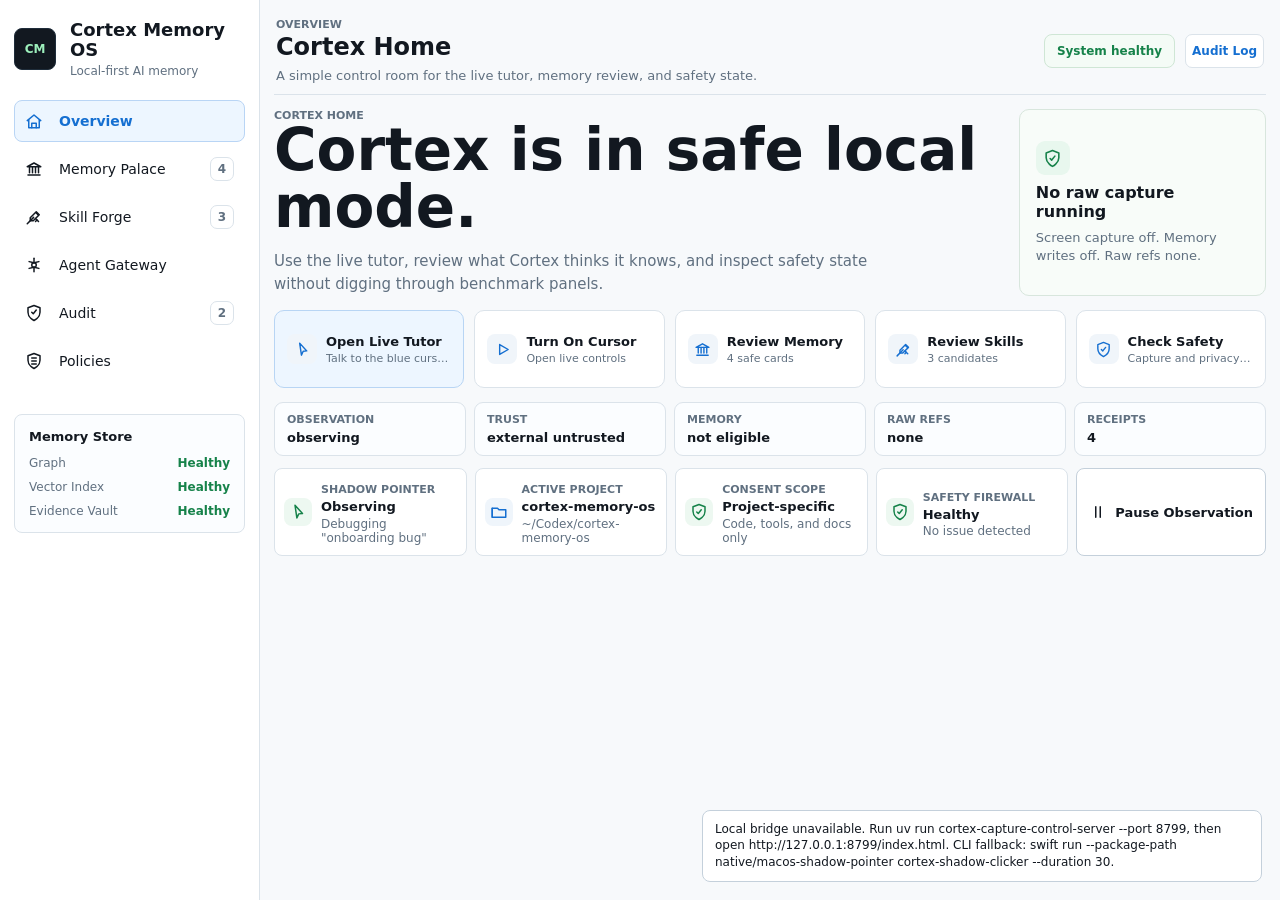
==== commit b04ee85f: "Simplify dashboard overview for users" ====
--- a/ui/cortex-dashboard/index.html
+++ b/ui/cortex-dashboard/index.html
@@ -43,6 +43,15 @@
           </div>
         </header>
 
+        <section
+          class="home-command-center"
+          aria-label="Cortex Home"
+          data-view-section="overview"
+          data-benchmark-id="DASHBOARD-USER-HOME-001"
+        >
+          <div id="home-command-center" class="home-command-inner"></div>
+        </section>
+
         <header
           class="status-strip"
           id="status-strip"
@@ -53,7 +62,7 @@
         <section
           class="live-backbone-rail"
           aria-label="Cursor Companion and encrypted index receipts"
-          data-view-section="overview agent_gateway policies"
+          data-view-section="agent_gateway policies"
         >
           <div id="shadow-live-receipt" class="shadow-live-inner"></div>
           <div id="encrypted-index-panel" class="encrypted-index-inner"></div>
@@ -62,7 +71,7 @@
         <section
           class="live-tutor-rail"
           aria-label="Live Tutor Overlay"
-          data-view-section="overview agent_gateway"
+          data-view-section="agent_gateway"
           data-benchmark-id="LIVE-TUTOR-OVERLAY-001"
         >
           <div id="live-tutor-panel" class="live-tutor-inner"></div>
@@ -71,20 +80,20 @@
         <section
           class="live-receipts-rail"
           aria-label="Live Safe Receipts"
-          data-view-section="overview agent_gateway audit"
+          data-view-section="agent_gateway audit"
           data-benchmark-id="LIVE-DASHBOARD-RECEIPTS-001"
         >
           <div id="live-dashboard-receipts" class="live-receipts-inner"></div>
         </section>
 
-        <section class="demo-path-rail" aria-label="Safe Demo Path" data-view-section="overview agent_gateway">
+        <section class="demo-path-rail" aria-label="Safe Demo Path" data-view-section="agent_gateway">
           <div id="demo-path" class="demo-path-inner"></div>
         </section>
 
         <section
           class="capture-control-rail"
           aria-label="Capture Control and Capture Readiness Ladder"
-          data-view-section="overview agent_gateway policies"
+          data-view-section="agent_gateway policies"
           data-benchmark-id="DASHBOARD-CAPTURE-CONTROL-001 CAPTURE-READINESS-LADDER-001"
         >
           <div id="capture-control" class="capture-control-inner"></div>
@@ -95,7 +104,7 @@
           ></div>
         </section>
 
-        <section class="insight-strip" aria-label="System guardrails" data-view-section="overview policies">
+        <section class="insight-strip" aria-label="System guardrails" data-view-section="policies">
           <div class="rail-heading">
             <h2>System Guardrails</h2>
           </div>
--- a/ui/cortex-dashboard/styles.css
+++ b/ui/cortex-dashboard/styles.css
@@ -191,8 +191,8 @@
   align-items: center;
   justify-content: space-between;
   gap: 16px;
-  min-height: 74px;
-  padding: 6px 2px 12px;
+  min-height: 60px;
+  padding: 4px 2px 10px;
   border-bottom: 1px solid var(--line);
 }
 
@@ -228,6 +228,192 @@
   color: var(--green);
   font-size: 12px;
   font-weight: 850;
+}
+
+.home-command-center {
+  min-width: 0;
+}
+
+.home-command-inner {
+  display: grid;
+  gap: 14px;
+  padding: 2px 0 0;
+}
+
+.home-hero {
+  display: grid;
+  grid-template-columns: minmax(0, 1fr) minmax(230px, 0.34fr);
+  gap: 18px;
+  align-items: stretch;
+}
+
+.home-hero-copy {
+  display: grid;
+  align-content: center;
+  min-height: 154px;
+}
+
+.home-hero-copy h2 {
+  max-width: 760px;
+  margin: 0;
+  font-size: clamp(32px, 5vw, 58px);
+  line-height: 0.98;
+  letter-spacing: 0;
+}
+
+.home-hero-copy p:last-child {
+  max-width: 650px;
+  margin: 14px 0 0;
+  color: var(--muted);
+  font-size: 15px;
+  line-height: 1.55;
+}
+
+.home-safety-card {
+  display: grid;
+  align-content: center;
+  gap: 8px;
+  min-height: 142px;
+  padding: 16px;
+  border: 1px solid #d8e6dd;
+  border-radius: 10px;
+  background: #f8fcf9;
+}
+
+.home-safety-card span {
+  display: grid;
+  place-items: center;
+  width: 34px;
+  height: 34px;
+  border-radius: 9px;
+  background: #e8f7ee;
+  color: var(--green);
+}
+
+.home-safety-card svg {
+  width: 19px;
+  height: 19px;
+  stroke-width: 2;
+}
+
+.home-safety-card strong {
+  font-size: 16px;
+  line-height: 1.2;
+}
+
+.home-safety-card p {
+  margin: 0;
+  color: var(--muted);
+  font-size: 13px;
+  line-height: 1.35;
+}
+
+.home-actions {
+  display: grid;
+  grid-template-columns: repeat(5, minmax(0, 1fr));
+  gap: 10px;
+}
+
+.home-action {
+  display: grid;
+  grid-template-columns: 30px minmax(0, 1fr);
+  gap: 9px;
+  align-items: center;
+  min-height: 78px;
+  padding: 12px;
+  border: 1px solid var(--line);
+  border-radius: 10px;
+  background: #fff;
+  color: var(--ink);
+  text-align: left;
+  text-decoration: none;
+  cursor: pointer;
+}
+
+.home-action.primary {
+  border-color: #b8d5f4;
+  background: #edf6ff;
+}
+
+.home-action span {
+  display: grid;
+  place-items: center;
+  width: 30px;
+  height: 30px;
+  border-radius: 8px;
+  background: #f0f5fa;
+  color: var(--blue);
+}
+
+.home-action div {
+  min-width: 0;
+}
+
+.home-action svg {
+  width: 17px;
+  height: 17px;
+  stroke-width: 2;
+}
+
+.home-action strong,
+.home-action em {
+  display: block;
+  min-width: 0;
+  overflow: hidden;
+  text-overflow: ellipsis;
+  white-space: nowrap;
+}
+
+.home-action strong {
+  font-size: 13px;
+  line-height: 1.2;
+}
+
+.home-action em {
+  margin-top: 3px;
+  color: var(--muted);
+  font-size: 11px;
+  font-style: normal;
+  line-height: 1.2;
+}
+
+.home-action:hover {
+  border-color: #b9d5f5;
+  box-shadow: 0 8px 22px rgba(21, 111, 209, 0.08);
+}
+
+.home-state-row {
+  display: grid;
+  grid-template-columns: repeat(5, minmax(0, 1fr));
+  gap: 8px;
+}
+
+.home-state-row div {
+  min-width: 0;
+  padding: 10px 12px;
+  border: 1px solid var(--line);
+  border-radius: 9px;
+  background: #fbfdff;
+}
+
+.home-state-row span,
+.home-state-row strong {
+  display: block;
+  overflow: hidden;
+  text-overflow: ellipsis;
+  white-space: nowrap;
+}
+
+.home-state-row span {
+  color: var(--muted);
+  font-size: 11px;
+  font-weight: 800;
+  text-transform: uppercase;
+}
+
+.home-state-row strong {
+  margin-top: 4px;
+  font-size: 13px;
 }
 
 .status-strip {
@@ -1361,6 +1547,9 @@
   }
 
   .status-strip,
+  .home-hero,
+  .home-actions,
+  .home-state-row,
   .workspace-grid,
   .insight-list,
   .focus-inspector-inner,
@@ -1459,6 +1648,18 @@
     min-height: 58px;
   }
 
+  .home-command-inner {
+    padding: 14px;
+  }
+
+  .home-hero-copy {
+    min-height: 0;
+  }
+
+  .home-hero-copy h2 {
+    font-size: 34px;
+  }
+
   .meta-grid,
   .metric-strip,
   .focus-metrics,
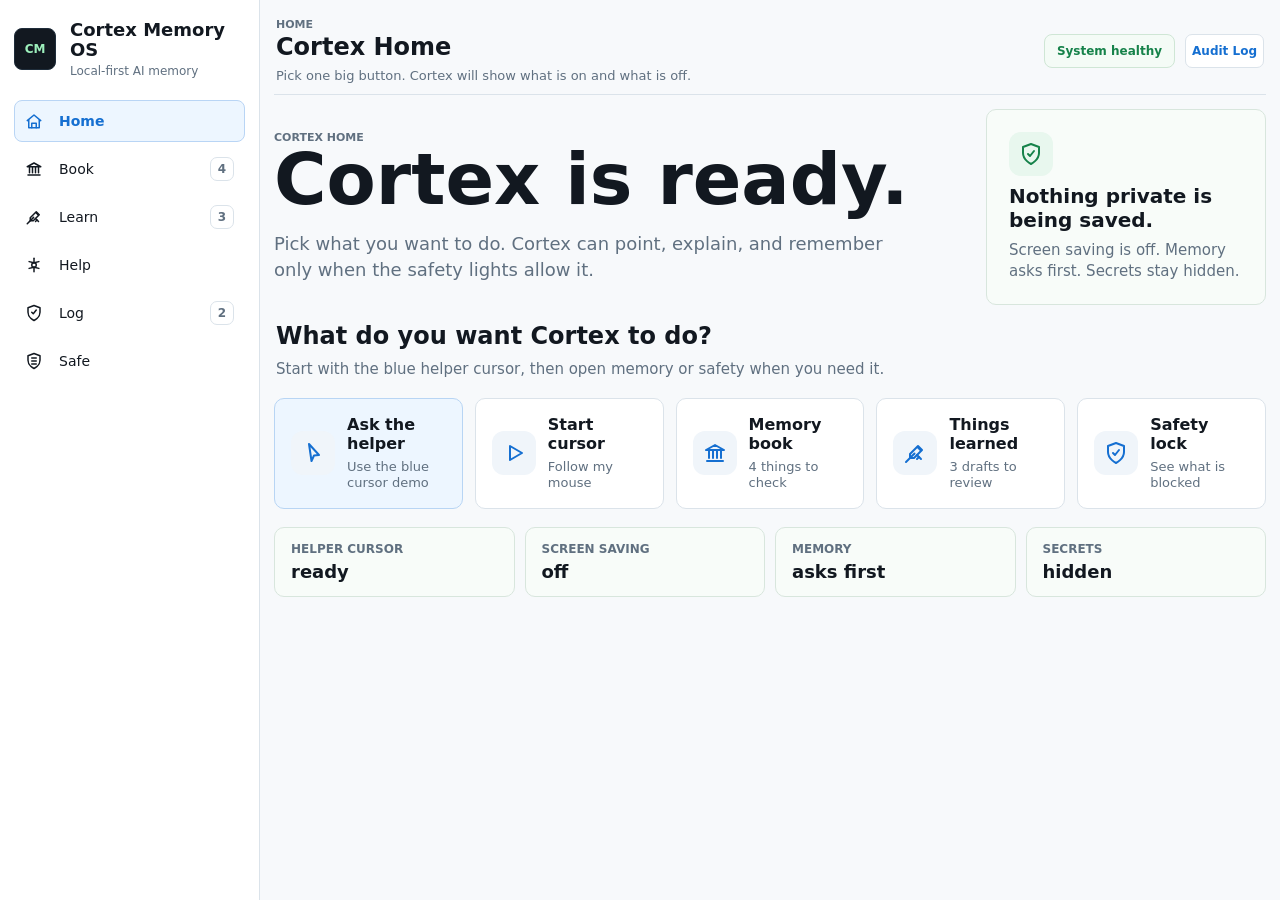
==== commit 12fea310: "Make dashboard home child readable" ====
--- a/ui/cortex-dashboard/index.html
+++ b/ui/cortex-dashboard/index.html
@@ -56,7 +56,7 @@
           class="status-strip"
           id="status-strip"
           aria-label="Current Cortex status"
-          data-view-section="overview"
+          data-view-section="agent_gateway policies"
         ></header>
 
         <section
--- a/ui/cortex-dashboard/styles.css
+++ b/ui/cortex-dashboard/styles.css
@@ -145,6 +145,10 @@
   background: #fbfdff;
 }
 
+body[data-active-view="overview"] .health-panel {
+  display: none;
+}
+
 .health-panel h2,
 .audit-rail h2 {
   margin: 0;
@@ -236,14 +240,14 @@
 
 .home-command-inner {
   display: grid;
-  gap: 14px;
+  gap: 18px;
   padding: 2px 0 0;
 }
 
 .home-hero {
   display: grid;
-  grid-template-columns: minmax(0, 1fr) minmax(230px, 0.34fr);
-  gap: 18px;
+  grid-template-columns: minmax(0, 1fr) minmax(280px, 0.36fr);
+  gap: 22px;
   align-items: stretch;
 }
 
@@ -256,17 +260,17 @@
 .home-hero-copy h2 {
   max-width: 760px;
   margin: 0;
-  font-size: clamp(32px, 5vw, 58px);
-  line-height: 0.98;
+  font-size: clamp(42px, 5.6vw, 76px);
+  line-height: 0.95;
   letter-spacing: 0;
 }
 
 .home-hero-copy p:last-child {
   max-width: 650px;
-  margin: 14px 0 0;
-  color: var(--muted);
-  font-size: 15px;
-  line-height: 1.55;
+  margin: 18px 0 0;
+  color: var(--muted);
+  font-size: 18px;
+  line-height: 1.45;
 }
 
 .home-safety-card {
@@ -274,7 +278,7 @@
   align-content: center;
   gap: 8px;
   min-height: 142px;
-  padding: 16px;
+  padding: 22px;
   border: 1px solid #d8e6dd;
   border-radius: 10px;
   background: #f8fcf9;
@@ -283,44 +287,64 @@
 .home-safety-card span {
   display: grid;
   place-items: center;
-  width: 34px;
-  height: 34px;
-  border-radius: 9px;
+  width: 44px;
+  height: 44px;
+  border-radius: 12px;
   background: #e8f7ee;
   color: var(--green);
 }
 
 .home-safety-card svg {
-  width: 19px;
-  height: 19px;
+  width: 24px;
+  height: 24px;
   stroke-width: 2;
 }
 
 .home-safety-card strong {
-  font-size: 16px;
+  font-size: 20px;
   line-height: 1.2;
 }
 
 .home-safety-card p {
   margin: 0;
   color: var(--muted);
-  font-size: 13px;
-  line-height: 1.35;
+  font-size: 15px;
+  line-height: 1.4;
+}
+
+.home-question {
+  display: flex;
+  flex-wrap: wrap;
+  gap: 8px 16px;
+  align-items: baseline;
+  min-height: 42px;
+  padding: 0 2px;
+}
+
+.home-question strong {
+  font-size: 24px;
+  line-height: 1.15;
+}
+
+.home-question span {
+  color: var(--muted);
+  font-size: 15px;
+  line-height: 1.4;
 }
 
 .home-actions {
   display: grid;
   grid-template-columns: repeat(5, minmax(0, 1fr));
-  gap: 10px;
+  gap: 12px;
 }
 
 .home-action {
   display: grid;
-  grid-template-columns: 30px minmax(0, 1fr);
-  gap: 9px;
-  align-items: center;
-  min-height: 78px;
-  padding: 12px;
+  grid-template-columns: 44px minmax(0, 1fr);
+  gap: 12px;
+  align-items: center;
+  min-height: 104px;
+  padding: 16px;
   border: 1px solid var(--line);
   border-radius: 10px;
   background: #fff;
@@ -338,9 +362,9 @@
 .home-action span {
   display: grid;
   place-items: center;
-  width: 30px;
-  height: 30px;
-  border-radius: 8px;
+  width: 44px;
+  height: 44px;
+  border-radius: 12px;
   background: #f0f5fa;
   color: var(--blue);
 }
@@ -350,8 +374,8 @@
 }
 
 .home-action svg {
-  width: 17px;
-  height: 17px;
+  width: 24px;
+  height: 24px;
   stroke-width: 2;
 }
 
@@ -359,22 +383,20 @@
 .home-action em {
   display: block;
   min-width: 0;
-  overflow: hidden;
-  text-overflow: ellipsis;
-  white-space: nowrap;
+  overflow-wrap: anywhere;
 }
 
 .home-action strong {
+  font-size: 16px;
+  line-height: 1.2;
+}
+
+.home-action em {
+  margin-top: 6px;
+  color: var(--muted);
   font-size: 13px;
-  line-height: 1.2;
-}
-
-.home-action em {
-  margin-top: 3px;
-  color: var(--muted);
-  font-size: 11px;
   font-style: normal;
-  line-height: 1.2;
+  line-height: 1.25;
 }
 
 .home-action:hover {
@@ -382,38 +404,37 @@
   box-shadow: 0 8px 22px rgba(21, 111, 209, 0.08);
 }
 
-.home-state-row {
-  display: grid;
-  grid-template-columns: repeat(5, minmax(0, 1fr));
-  gap: 8px;
-}
-
-.home-state-row div {
-  min-width: 0;
-  padding: 10px 12px;
-  border: 1px solid var(--line);
-  border-radius: 9px;
-  background: #fbfdff;
-}
-
-.home-state-row span,
-.home-state-row strong {
+.home-safety-lights {
+  display: grid;
+  grid-template-columns: repeat(4, minmax(0, 1fr));
+  gap: 10px;
+}
+
+.home-safety-lights div {
+  min-width: 0;
+  padding: 14px 16px;
+  border: 1px solid #d8e6dd;
+  border-radius: 10px;
+  background: #f8fcf9;
+}
+
+.home-safety-lights span,
+.home-safety-lights strong {
   display: block;
-  overflow: hidden;
-  text-overflow: ellipsis;
-  white-space: nowrap;
-}
-
-.home-state-row span {
-  color: var(--muted);
-  font-size: 11px;
+  overflow-wrap: anywhere;
+}
+
+.home-safety-lights span {
+  color: var(--muted);
+  font-size: 12px;
   font-weight: 800;
   text-transform: uppercase;
 }
 
-.home-state-row strong {
-  margin-top: 4px;
-  font-size: 13px;
+.home-safety-lights strong {
+  margin-top: 6px;
+  font-size: 18px;
+  line-height: 1.15;
 }
 
 .status-strip {
@@ -1549,7 +1570,7 @@
   .status-strip,
   .home-hero,
   .home-actions,
-  .home-state-row,
+  .home-safety-lights,
   .workspace-grid,
   .insight-list,
   .focus-inspector-inner,
@@ -1636,6 +1657,10 @@
     flex-direction: column;
   }
 
+  body[data-active-view="overview"] .dashboard-header {
+    display: none;
+  }
+
   .header-actions {
     justify-content: flex-start;
   }
@@ -1649,7 +1674,7 @@
   }
 
   .home-command-inner {
-    padding: 14px;
+    padding: 12px 14px 18px;
   }
 
   .home-hero-copy {
@@ -1657,7 +1682,7 @@
   }
 
   .home-hero-copy h2 {
-    font-size: 34px;
+    font-size: 38px;
   }
 
   .meta-grid,
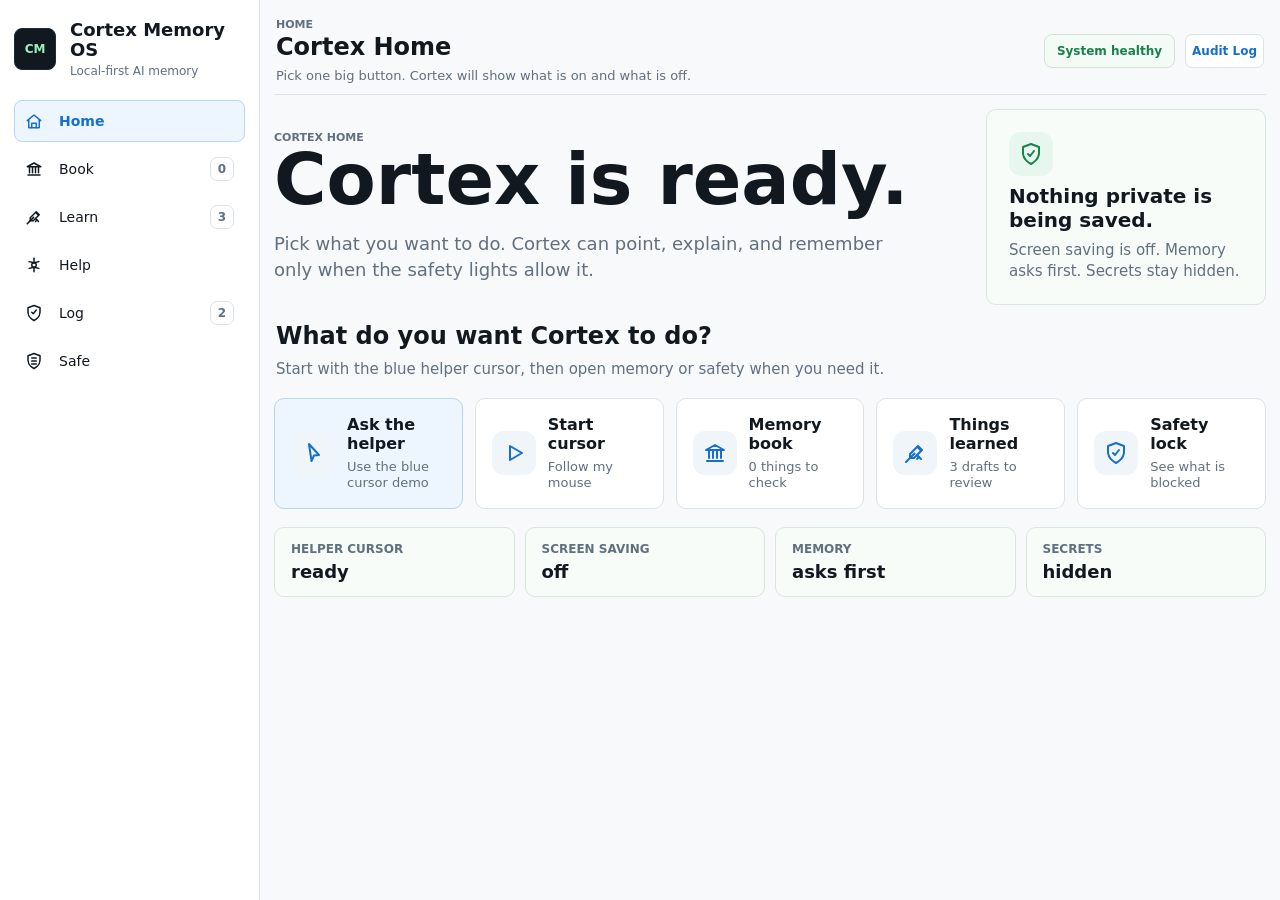
==== commit 06eff56b: "Implement manual Memory Book loop" ====
--- a/ui/cortex-dashboard/index.html
+++ b/ui/cortex-dashboard/index.html
@@ -114,7 +114,7 @@
         <section
           class="focus-inspector"
           aria-label="Focus Inspector"
-          data-view-section="memory_palace skill_forge"
+          data-view-section="skill_forge"
         >
           <div id="focus-inspector" class="focus-inspector-inner"></div>
         </section>
@@ -131,11 +131,17 @@
           >
             <div class="panel-heading">
               <div>
-                <p class="section-label">Memory Palace</p>
-                <h1 id="memory-heading">Memory Palace Review Queue</h1>
+                <p class="section-label">Memory Book</p>
+                <h1 id="memory-heading">Save, find, fix, or forget</h1>
               </div>
               <span class="count-pill" id="memory-count">0</span>
             </div>
+            <div
+              id="memory-book-live"
+              class="memory-book-live"
+              aria-live="polite"
+              data-benchmark-id="MANUAL-MEMORY-BOOK-001"
+            ></div>
             <div id="memory-tabs" class="tab-row" aria-label="Memory filters"></div>
             <div id="memory-list" class="card-list" aria-live="polite"></div>
           </article>
--- a/ui/cortex-dashboard/styles.css
+++ b/ui/cortex-dashboard/styles.css
@@ -149,6 +149,11 @@
   display: none;
 }
 
+body[data-active-view="memory_palace"] #memory-tabs,
+body[data-active-view="memory_palace"] #memory-list {
+  display: none;
+}
+
 .health-panel h2,
 .audit-rail h2 {
   margin: 0;
@@ -522,8 +527,212 @@
 }
 
 .workspace-grid.single-view {
-  grid-template-columns: minmax(0, 760px);
+  grid-template-columns: minmax(0, 860px);
   justify-content: start;
+}
+
+.memory-book-live {
+  min-width: 0;
+}
+
+.memory-book-panel {
+  display: grid;
+  gap: 14px;
+}
+
+.memory-book-intro {
+  display: grid;
+  grid-template-columns: 42px minmax(0, 1fr);
+  gap: 12px;
+  align-items: center;
+  min-height: 70px;
+  padding: 14px;
+  border: 1px solid #cfe0ee;
+  border-radius: 8px;
+  background: #fbfdff;
+}
+
+.memory-book-icon {
+  display: grid;
+  place-items: center;
+  width: 42px;
+  height: 42px;
+  border-radius: 10px;
+  background: #edf6ff;
+  color: var(--blue);
+}
+
+.memory-book-icon svg {
+  width: 24px;
+  height: 24px;
+  stroke-width: 2.2;
+}
+
+.memory-book-intro strong,
+.memory-book-intro em {
+  display: block;
+  min-width: 0;
+}
+
+.memory-book-intro strong {
+  font-size: 20px;
+  line-height: 1.2;
+}
+
+.memory-book-intro em {
+  margin-top: 4px;
+  color: var(--muted);
+  font-size: 14px;
+  font-style: normal;
+  line-height: 1.35;
+}
+
+.memory-book-label {
+  color: var(--muted);
+  font-size: 12px;
+  font-weight: 850;
+  text-transform: uppercase;
+}
+
+.memory-book-textarea,
+.memory-book-search input {
+  width: 100%;
+  border: 1px solid var(--line-strong);
+  border-radius: 8px;
+  background: #fff;
+  color: var(--ink);
+  font: inherit;
+}
+
+.memory-book-textarea {
+  min-height: 88px;
+  resize: vertical;
+  padding: 12px;
+  line-height: 1.4;
+}
+
+.memory-book-actions {
+  display: flex;
+  flex-wrap: wrap;
+  gap: 8px;
+}
+
+.memory-book-search {
+  display: grid;
+  gap: 8px;
+}
+
+.memory-book-search > div {
+  display: grid;
+  grid-template-columns: minmax(0, 1fr) auto auto;
+  gap: 8px;
+  align-items: center;
+}
+
+.memory-book-search input {
+  min-height: 40px;
+  padding: 0 12px;
+}
+
+.memory-book-status {
+  min-height: 38px;
+  padding: 10px 12px;
+  border: 1px solid #d8e6dd;
+  border-radius: 8px;
+  background: #f8fcf9;
+  color: #315f43;
+  font-size: 13px;
+  font-weight: 750;
+  line-height: 1.3;
+}
+
+.memory-book-status[data-state="warning"] {
+  border-color: #f0d5c4;
+  background: #fff8f3;
+  color: #835122;
+}
+
+.memory-book-list {
+  display: grid;
+  gap: 10px;
+}
+
+.memory-book-list h2 {
+  margin: 0;
+  font-size: 17px;
+  line-height: 1.2;
+}
+
+.memory-book-empty,
+.memory-book-card {
+  border: 1px solid var(--line);
+  border-radius: 8px;
+  background: #fff;
+}
+
+.memory-book-empty {
+  padding: 16px;
+  color: var(--muted);
+  font-size: 14px;
+}
+
+.memory-book-card {
+  display: grid;
+  gap: 12px;
+  padding: 14px;
+}
+
+.memory-book-card strong {
+  display: block;
+  font-size: 17px;
+  line-height: 1.25;
+}
+
+.memory-book-card p {
+  margin: 8px 0 0;
+  color: #24313d;
+  font-size: 15px;
+  line-height: 1.45;
+}
+
+.memory-book-card dl {
+  display: grid;
+  grid-template-columns: repeat(3, minmax(0, 1fr));
+  gap: 8px;
+  margin: 0;
+}
+
+.memory-book-card dl div {
+  min-width: 0;
+  padding: 9px;
+  border: 1px solid #e0e8ef;
+  border-radius: 8px;
+  background: #fbfdff;
+}
+
+.memory-book-card dt,
+.memory-book-card dd {
+  margin: 0;
+}
+
+.memory-book-card dt {
+  color: var(--muted);
+  font-size: 10px;
+  font-weight: 900;
+  text-transform: uppercase;
+}
+
+.memory-book-card dd {
+  margin-top: 4px;
+  color: #2d3b48;
+  font-size: 12px;
+  line-height: 1.3;
+}
+
+.memory-book-card-actions {
+  display: flex;
+  flex-wrap: wrap;
+  gap: 8px;
 }
 
 .demo-path-rail {
@@ -1414,6 +1623,10 @@
   cursor: pointer;
   font-size: 12px;
   font-weight: 800;
+}
+
+.text-command.danger {
+  color: var(--red);
 }
 
 .receipt-list {
@@ -1586,6 +1799,8 @@
   .capture-control-grid,
   .capture-ladder-grid,
   .capture-ladder-list,
+  .memory-book-card dl,
+  .memory-book-search > div,
   .demo-path-inner,
   .demo-step-list {
     grid-template-columns: 1fr;
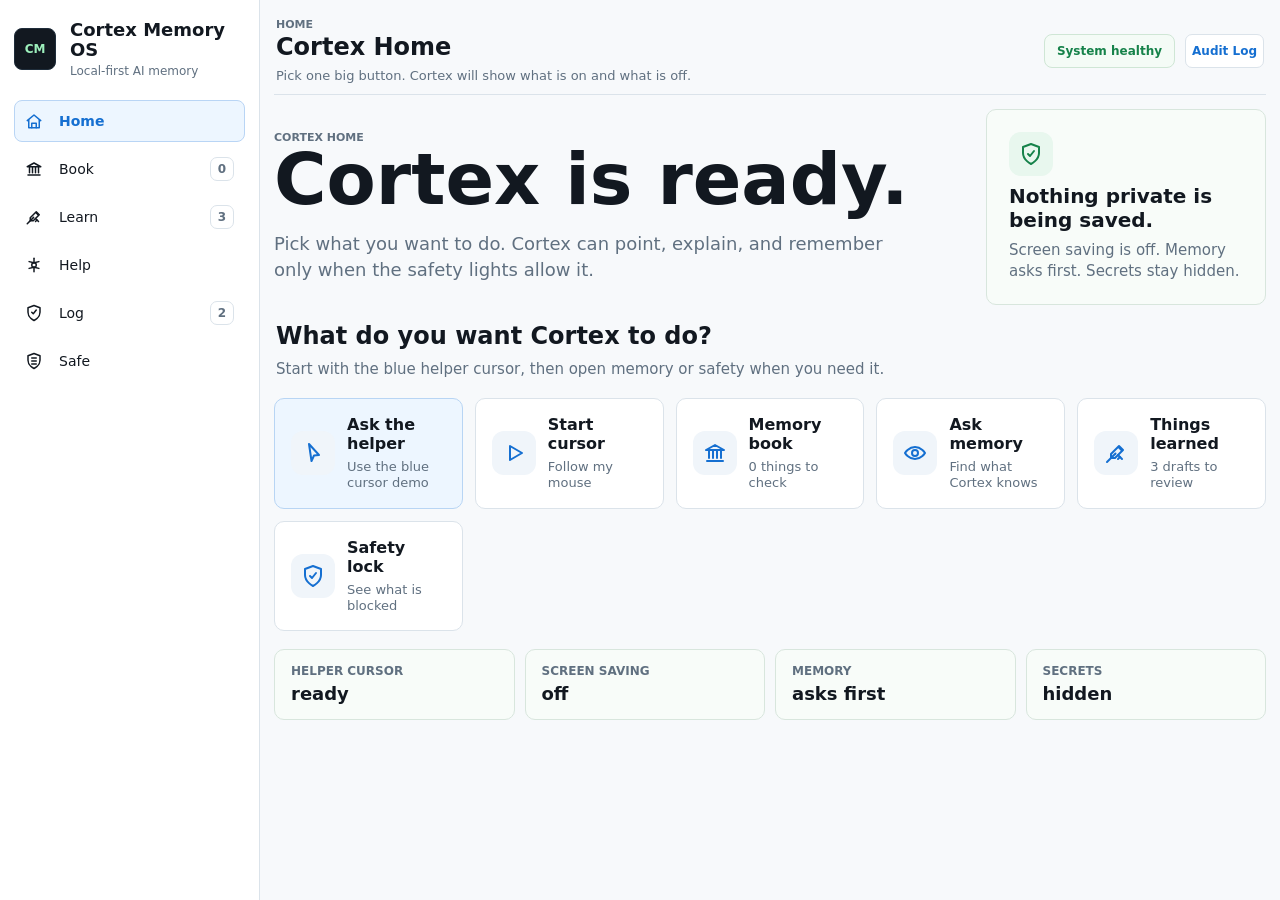
==== commit 47756d2b: "Surface agentic OS planner in dashboard" ====
--- a/ui/cortex-dashboard/index.html
+++ b/ui/cortex-dashboard/index.html
@@ -74,6 +74,7 @@
           data-view-section="agent_gateway"
           data-benchmark-id="LIVE-TUTOR-OVERLAY-001"
         >
+          <div id="agentic-os-panel" class="agentic-os-inner"></div>
           <div id="live-tutor-panel" class="live-tutor-inner"></div>
         </section>
 
--- a/ui/cortex-dashboard/styles.css
+++ b/ui/cortex-dashboard/styles.css
@@ -595,7 +595,9 @@
 }
 
 .memory-book-textarea,
-.memory-book-search input {
+.memory-book-inline-textarea,
+.memory-book-search input,
+.memory-book-ask input {
   width: 100%;
   border: 1px solid var(--line-strong);
   border-radius: 8px;
@@ -611,27 +613,312 @@
   line-height: 1.4;
 }
 
+.memory-book-inline-textarea {
+  min-height: 78px;
+  margin-top: 8px;
+  resize: vertical;
+  padding: 10px;
+  line-height: 1.4;
+}
+
+.memory-book-steps {
+  display: grid;
+  grid-template-columns: repeat(4, minmax(0, 1fr));
+  gap: 8px;
+  margin: 0;
+  padding: 0;
+  list-style: none;
+}
+
+.memory-book-steps li {
+  min-width: 0;
+  padding: 10px;
+  border: 1px solid #d8e6dd;
+  border-radius: 8px;
+  background: #f8fcf9;
+  color: #2d6040;
+  font-size: 12px;
+  font-weight: 750;
+  line-height: 1.3;
+}
+
 .memory-book-actions {
   display: flex;
   flex-wrap: wrap;
   gap: 8px;
 }
 
-.memory-book-search {
-  display: grid;
-  gap: 8px;
-}
-
-.memory-book-search > div {
+.memory-book-search,
+.memory-book-ask {
+  display: grid;
+  gap: 8px;
+}
+
+.memory-book-search > div,
+.memory-book-ask > div {
   display: grid;
   grid-template-columns: minmax(0, 1fr) auto auto;
   gap: 8px;
   align-items: center;
 }
 
-.memory-book-search input {
+.memory-book-search input,
+.memory-book-ask input {
   min-height: 40px;
   padding: 0 12px;
+}
+
+.memory-book-ask > div {
+  grid-template-columns: minmax(0, 1fr) auto;
+}
+
+.memory-book-answer,
+.memory-book-context-pack,
+.memory-book-explain,
+.memory-book-undo {
+  padding: 12px;
+  border: 1px solid #cfe0ee;
+  border-radius: 8px;
+  background: #fbfdff;
+}
+
+.memory-book-answer strong,
+.memory-book-explain strong {
+  display: block;
+  color: #213040;
+  font-size: 14px;
+  line-height: 1.2;
+}
+
+.memory-book-answer p {
+  margin: 6px 0;
+  font-size: 15px;
+  line-height: 1.4;
+}
+
+.memory-book-answer span {
+  color: var(--muted);
+  font-size: 12px;
+  font-weight: 700;
+}
+
+.memory-book-context-pack {
+  display: grid;
+  gap: 10px;
+  border-color: #d8e6dd;
+  background: #f8fcf9;
+}
+
+.memory-book-agent-heading {
+  display: grid;
+  grid-template-columns: 32px minmax(0, 1fr);
+  gap: 10px;
+  align-items: center;
+}
+
+.memory-book-agent-heading > span {
+  display: grid;
+  width: 32px;
+  height: 32px;
+  place-items: center;
+  border-radius: 8px;
+  color: #17633b;
+  background: #e7f6ec;
+}
+
+.memory-book-agent-heading svg {
+  width: 18px;
+  height: 18px;
+  stroke-width: 2.2;
+}
+
+.memory-book-context-pack strong {
+  font-size: 14px;
+}
+
+.memory-book-context-pack p,
+.memory-book-agent-heading em,
+.memory-book-context-pack li {
+  margin: 0;
+  color: #2d3b48;
+  font-size: 13px;
+  line-height: 1.35;
+}
+
+.memory-book-agent-heading p {
+  margin-top: 3px;
+}
+
+.memory-book-agent-heading em {
+  display: block;
+  margin-top: 3px;
+  color: var(--muted);
+  font-style: normal;
+  font-weight: 800;
+}
+
+.memory-book-context-pack dl {
+  display: grid;
+  grid-template-columns: repeat(3, minmax(0, 1fr));
+  gap: 8px;
+  margin: 0;
+}
+
+.memory-book-context-pack dl div {
+  min-width: 0;
+  padding: 8px;
+  border: 1px solid #d8e6dd;
+  border-radius: 8px;
+  background: #fff;
+}
+
+.memory-book-context-pack dt,
+.memory-book-context-pack dd {
+  margin: 0;
+}
+
+.memory-book-context-pack dt {
+  color: var(--muted);
+  font-size: 10px;
+  font-weight: 900;
+  text-transform: uppercase;
+}
+
+.memory-book-context-pack dd {
+  margin-top: 3px;
+  color: #235c3a;
+  font-size: 13px;
+  font-weight: 800;
+}
+
+.memory-book-context-pack ul {
+  display: grid;
+  gap: 5px;
+  margin: 0;
+  padding-left: 18px;
+}
+
+.memory-book-agent-effects {
+  display: grid;
+  grid-template-columns: repeat(2, minmax(0, 1fr));
+  gap: 8px;
+}
+
+.memory-book-agent-effects > div,
+.memory-book-helper-note {
+  min-width: 0;
+  padding: 10px;
+  border: 1px solid #d8e6dd;
+  border-radius: 8px;
+  background: #fff;
+}
+
+.memory-book-agent-effects strong,
+.memory-book-helper-note strong {
+  display: block;
+  margin-bottom: 6px;
+  color: #213040;
+}
+
+.memory-book-agent-effects ul,
+.memory-book-helper-note ul {
+  padding-left: 16px;
+}
+
+.memory-book-safety {
+  display: grid;
+  grid-template-columns: repeat(4, minmax(0, 1fr));
+  gap: 8px;
+}
+
+.memory-book-safety div {
+  min-width: 0;
+  padding: 10px;
+  border: 1px solid #d8e6dd;
+  border-radius: 8px;
+  background: #f8fcf9;
+}
+
+.memory-book-safety span,
+.memory-book-safety strong {
+  display: block;
+}
+
+.memory-book-safety span {
+  color: var(--muted);
+  font-size: 11px;
+  font-weight: 850;
+  text-transform: uppercase;
+}
+
+.memory-book-safety strong {
+  margin-top: 3px;
+  color: #235c3a;
+  font-size: 15px;
+  line-height: 1.2;
+}
+
+.memory-book-safety-note {
+  margin: -4px 0 0;
+  color: var(--muted);
+  font-size: 12px;
+  line-height: 1.35;
+}
+
+.memory-book-secret-check {
+  display: grid;
+  gap: 4px;
+  padding: 10px 12px;
+  border: 1px solid #d8e6dd;
+  border-radius: 8px;
+  background: #f8fcf9;
+}
+
+.memory-book-secret-check[data-state="warning"] {
+  border-color: #f1c7c0;
+  background: #fff8f6;
+}
+
+.memory-book-secret-check strong {
+  color: #213040;
+  font-size: 13px;
+}
+
+.memory-book-secret-check span {
+  color: var(--muted);
+  font-size: 12px;
+  font-weight: 750;
+  line-height: 1.35;
+}
+
+.memory-book-undo {
+  display: flex;
+  align-items: center;
+  justify-content: space-between;
+  gap: 12px;
+  border-color: #ecd7ad;
+  background: #fffaf0;
+}
+
+.memory-book-undo span {
+  color: #694500;
+  font-size: 14px;
+  font-weight: 750;
+}
+
+.memory-book-explain {
+  display: grid;
+  gap: 8px;
+}
+
+.memory-book-explain ul {
+  display: grid;
+  gap: 5px;
+  margin: 0;
+  padding-left: 18px;
+  color: #334455;
+  font-size: 13px;
+  line-height: 1.35;
 }
 
 .memory-book-status {
@@ -735,6 +1022,66 @@
   gap: 8px;
 }
 
+.memory-book-confirm {
+  display: grid;
+  gap: 8px;
+  padding: 10px;
+  border: 1px solid #ecd7ad;
+  border-radius: 8px;
+  background: #fffaf0;
+}
+
+.memory-book-confirm strong {
+  color: #694500;
+  font-size: 14px;
+}
+
+.memory-book-confirm span {
+  color: #694500;
+  font-size: 13px;
+}
+
+.memory-book-confirm div {
+  display: flex;
+  flex-wrap: wrap;
+  gap: 8px;
+}
+
+.memory-book-log {
+  display: grid;
+  gap: 8px;
+  padding-top: 2px;
+}
+
+.memory-book-log h2 {
+  margin: 0;
+  font-size: 15px;
+}
+
+.memory-book-log ol {
+  display: grid;
+  gap: 6px;
+  margin: 0;
+  padding: 0;
+  list-style: none;
+}
+
+.memory-book-log li {
+  display: flex;
+  justify-content: space-between;
+  gap: 10px;
+  padding: 8px 10px;
+  border: 1px solid var(--line);
+  border-radius: 8px;
+  background: #fff;
+  color: var(--muted);
+  font-size: 12px;
+}
+
+.memory-book-log li strong {
+  color: var(--ink);
+}
+
 .demo-path-rail {
   min-width: 0;
 }
@@ -751,6 +1098,9 @@
 }
 
 .live-tutor-rail {
+  display: grid;
+  grid-template-columns: minmax(300px, 0.95fr) minmax(320px, 1.05fr);
+  gap: 12px;
   min-width: 0;
 }
 
@@ -763,6 +1113,7 @@
 
 .shadow-live-inner,
 .encrypted-index-inner,
+.agentic-os-inner,
 .live-tutor-inner,
 .live-receipts-inner,
 .capture-control-inner,
@@ -784,6 +1135,12 @@
   background: var(--surface);
 }
 
+.agentic-os-inner {
+  min-height: 104px;
+  border-color: #d8e6dc;
+  background: #fcfffd;
+}
+
 .live-receipts-inner {
   min-height: 96px;
   border-color: #d8e6dc;
@@ -810,6 +1167,7 @@
 
 .shadow-live-copy,
 .encrypted-index-copy,
+.agentic-os-copy,
 .live-tutor-copy,
 .live-receipts-copy,
 .capture-control-copy,
@@ -823,6 +1181,7 @@
 
 .shadow-live-icon,
 .encrypted-index-icon,
+.agentic-os-icon,
 .live-tutor-icon,
 .live-receipts-icon,
 .capture-control-icon,
@@ -841,6 +1200,11 @@
   color: var(--green);
 }
 
+.agentic-os-icon {
+  background: #eef8f2;
+  color: #2c7458;
+}
+
 .live-tutor-icon {
   background: #edf3ff;
   color: var(--blue);
@@ -863,6 +1227,7 @@
 
 .shadow-live-icon svg,
 .encrypted-index-icon svg,
+.agentic-os-icon svg,
 .live-tutor-icon svg,
 .live-receipts-icon svg,
 .capture-control-icon svg,
@@ -876,6 +1241,8 @@
 .shadow-live-copy span span,
 .encrypted-index-copy strong,
 .encrypted-index-copy span span,
+.agentic-os-copy strong,
+.agentic-os-copy span span,
 .live-tutor-copy strong,
 .live-tutor-copy span span,
 .live-receipts-copy strong,
@@ -890,6 +1257,7 @@
 
 .shadow-live-copy strong,
 .encrypted-index-copy strong,
+.agentic-os-copy strong,
 .live-tutor-copy strong,
 .live-receipts-copy strong,
 .capture-control-copy strong,
@@ -900,6 +1268,7 @@
 
 .shadow-live-copy span span,
 .encrypted-index-copy span span,
+.agentic-os-copy span span,
 .live-tutor-copy span span,
 .live-receipts-copy span span,
 .capture-control-copy span span,
@@ -919,6 +1288,7 @@
 
 .shadow-live-grid,
 .encrypted-index-grid,
+.agentic-os-grid,
 .live-tutor-grid,
 .live-receipts-grid,
 .capture-control-grid,
@@ -936,8 +1306,13 @@
   grid-template-columns: repeat(6, minmax(0, 1fr));
 }
 
+.agentic-os-grid {
+  grid-template-columns: repeat(3, minmax(0, 1fr));
+}
+
 .shadow-live-grid div,
 .encrypted-index-grid div,
+.agentic-os-grid div,
 .live-tutor-grid div,
 .live-receipts-grid div,
 .capture-control-grid div,
@@ -953,6 +1328,7 @@
 
 .shadow-live-grid span,
 .encrypted-index-grid span,
+.agentic-os-grid span,
 .live-tutor-grid span,
 .live-receipts-grid span,
 .capture-control-grid span,
@@ -965,6 +1341,7 @@
 
 .shadow-live-grid strong,
 .encrypted-index-grid strong,
+.agentic-os-grid strong,
 .live-tutor-grid strong,
 .live-receipts-grid strong,
 .capture-control-grid strong,
@@ -976,12 +1353,14 @@
   white-space: nowrap;
 }
 
+.agentic-os-targets,
 .live-tutor-targets {
   display: flex;
   flex-wrap: wrap;
   gap: 7px;
 }
 
+.agentic-os-targets span,
 .live-tutor-targets span {
   min-height: 26px;
   padding: 5px 8px;
@@ -993,6 +1372,15 @@
   font-weight: 800;
 }
 
+.agentic-os-note,
+.live-tutor-receipt {
+  margin: 0;
+  color: #435363;
+  font-size: 12px;
+  font-weight: 750;
+  line-height: 1.35;
+}
+
 .capture-ladder-list {
   display: grid;
   grid-template-columns: repeat(2, minmax(0, 1fr));
@@ -1074,6 +1462,23 @@
   flex-wrap: wrap;
   gap: 7px;
   justify-content: flex-end;
+}
+
+.advanced-safety-checks {
+  border: 0;
+}
+
+.advanced-safety-checks summary {
+  width: fit-content;
+  margin-left: auto;
+  color: var(--muted);
+  cursor: pointer;
+  font-size: 11px;
+  font-weight: 850;
+}
+
+.advanced-safety-checks .shadow-live-actions {
+  margin-top: 8px;
 }
 
 .demo-path-inner {
@@ -1625,6 +2030,13 @@
   font-weight: 800;
 }
 
+.text-command.primary-command {
+  border-color: #145ec6;
+  background: #0a63d8;
+  color: #ffffff;
+  box-shadow: 0 8px 18px rgb(10 99 216 / 18%);
+}
+
 .text-command.danger {
   color: var(--red);
 }
@@ -1788,19 +2200,27 @@
   .insight-list,
   .focus-inspector-inner,
   .live-backbone-rail,
+  .live-tutor-rail,
   .capture-control-rail,
   .shadow-live-inner,
+  .agentic-os-inner,
   .live-receipts-inner,
   .capture-control-inner,
   .capture-ladder-inner,
   .shadow-live-grid,
   .encrypted-index-grid,
+  .agentic-os-grid,
   .live-receipts-grid,
   .capture-control-grid,
   .capture-ladder-grid,
   .capture-ladder-list,
   .memory-book-card dl,
+  .memory-book-steps,
+  .memory-book-context-pack dl,
+  .memory-book-agent-effects,
   .memory-book-search > div,
+  .memory-book-ask > div,
+  .memory-book-safety,
   .demo-path-inner,
   .demo-step-list {
     grid-template-columns: 1fr;
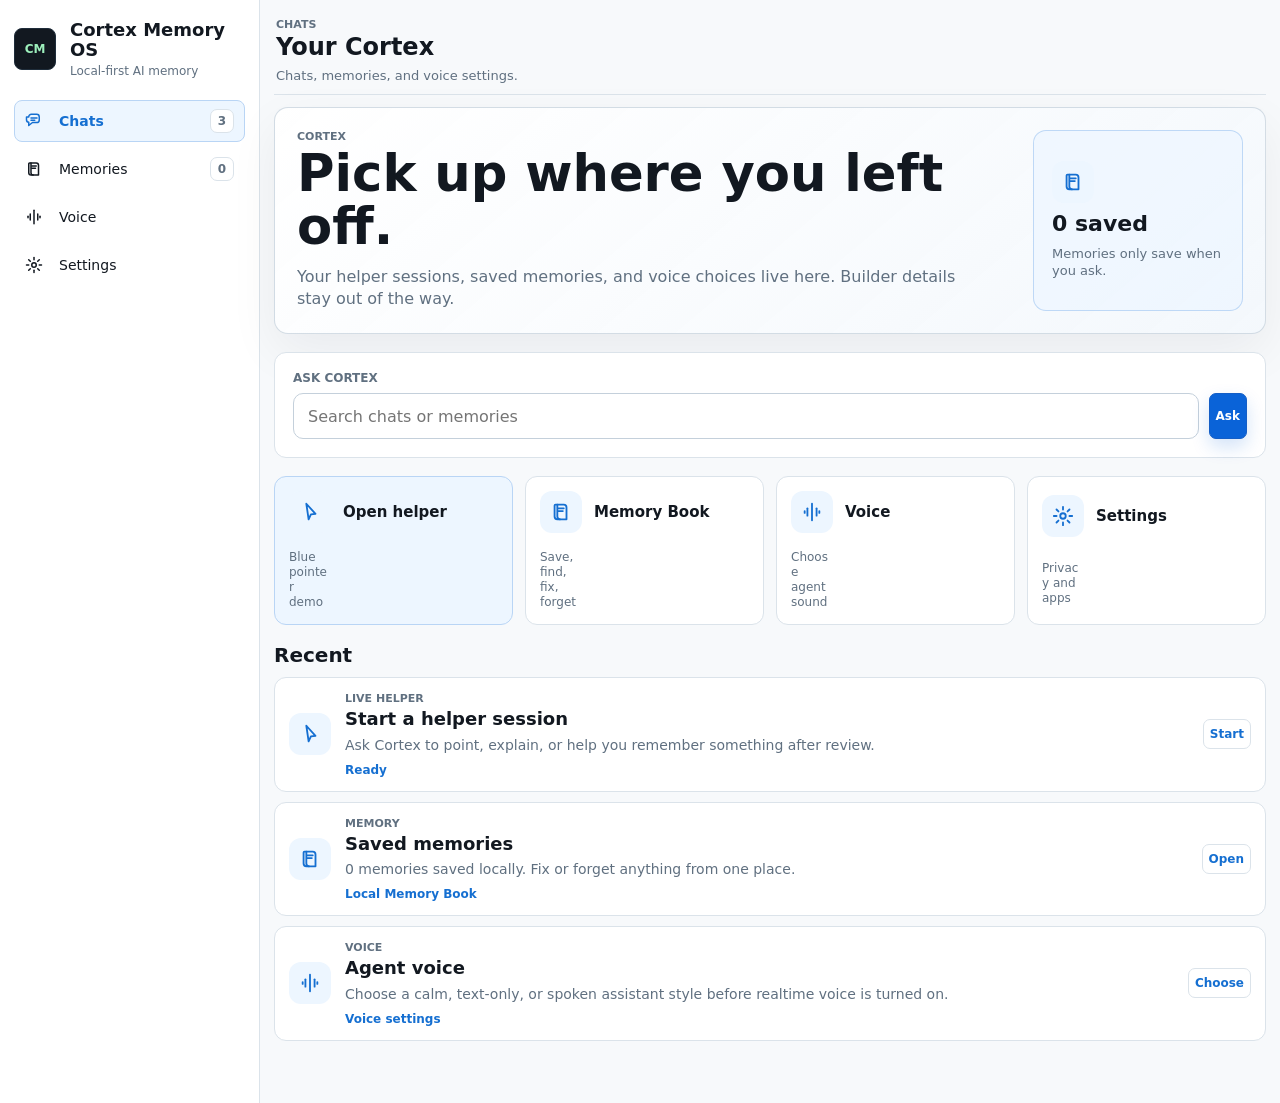
==== commit d4430dbf: "Simplify dashboard user shell" ====
--- a/ui/cortex-dashboard/index.html
+++ b/ui/cortex-dashboard/index.html
@@ -5,7 +5,7 @@
     <meta name="viewport" content="width=device-width, initial-scale=1" />
     <title>Cortex Memory OS Dashboard</title>
     <link rel="icon" href="data:," />
-    <link rel="stylesheet" href="./styles.css?v=20260502-stale-token-retry" />
+    <link rel="stylesheet" href="./styles.css?v=20260516-user-shell2" />
   </head>
   <body>
     <div class="dashboard-shell" data-benchmark-id="MEMORY-PALACE-SKILL-FORGE-UI-001">
@@ -34,8 +34,8 @@
         <header class="dashboard-header" aria-label="Dashboard summary">
           <div>
             <p class="section-label" id="view-label">Overview</p>
-            <h1 id="view-title">Cortex Memory OS</h1>
-            <p id="view-copy">Live system overview and memory brain health.</p>
+            <h1 id="view-title">Your Cortex</h1>
+            <p id="view-copy">Chats, memories, and voice settings.</p>
           </div>
           <div class="header-actions">
             <span class="system-pill" data-state="healthy">System healthy</span>
@@ -44,9 +44,36 @@
         </header>
 
         <section
-          class="home-command-center"
-          aria-label="Cortex Home"
-          data-view-section="overview"
+          class="conversation-rail"
+          aria-label="Cortex conversations"
+          data-view-section="chats"
+          data-benchmark-id="DASHBOARD-USER-CONVERSATIONS-001"
+        >
+          <div id="conversation-home" class="conversation-home"></div>
+        </section>
+
+        <section
+          class="voice-settings-rail"
+          aria-label="Agent voice settings"
+          data-view-section="voice"
+          data-benchmark-id="DASHBOARD-VOICE-SETTINGS-001"
+        >
+          <div id="voice-settings" class="voice-settings"></div>
+        </section>
+
+        <section
+          class="user-settings-rail"
+          aria-label="Cortex user settings"
+          data-view-section="settings"
+          data-benchmark-id="DASHBOARD-USER-SETTINGS-001"
+        >
+          <div id="user-settings" class="user-settings"></div>
+        </section>
+
+        <section
+          class="home-command-center developer-only"
+          aria-label="Legacy developer home"
+          data-view-section="developer"
           data-benchmark-id="DASHBOARD-USER-HOME-001"
         >
           <div id="home-command-center" class="home-command-inner"></div>
@@ -56,13 +83,13 @@
           class="status-strip"
           id="status-strip"
           aria-label="Current Cortex status"
-          data-view-section="agent_gateway policies"
+          data-view-section="developer"
         ></header>
 
         <section
           class="live-backbone-rail"
           aria-label="Cursor Companion and encrypted index receipts"
-          data-view-section="agent_gateway policies"
+          data-view-section="developer"
         >
           <div id="shadow-live-receipt" class="shadow-live-inner"></div>
           <div id="encrypted-index-panel" class="encrypted-index-inner"></div>
@@ -71,7 +98,7 @@
         <section
           class="live-tutor-rail"
           aria-label="Live Tutor Overlay"
-          data-view-section="agent_gateway"
+          data-view-section="developer"
           data-benchmark-id="LIVE-TUTOR-OVERLAY-001"
         >
           <div id="agentic-os-panel" class="agentic-os-inner"></div>
@@ -81,20 +108,20 @@
         <section
           class="live-receipts-rail"
           aria-label="Live Safe Receipts"
-          data-view-section="agent_gateway audit"
+          data-view-section="developer"
           data-benchmark-id="LIVE-DASHBOARD-RECEIPTS-001"
         >
           <div id="live-dashboard-receipts" class="live-receipts-inner"></div>
         </section>
 
-        <section class="demo-path-rail" aria-label="Safe Demo Path" data-view-section="agent_gateway">
+        <section class="demo-path-rail" aria-label="Safe Demo Path" data-view-section="developer">
           <div id="demo-path" class="demo-path-inner"></div>
         </section>
 
         <section
           class="capture-control-rail"
           aria-label="Capture Control and Capture Readiness Ladder"
-          data-view-section="agent_gateway policies"
+          data-view-section="developer"
           data-benchmark-id="DASHBOARD-CAPTURE-CONTROL-001 CAPTURE-READINESS-LADDER-001"
         >
           <div id="capture-control" class="capture-control-inner"></div>
@@ -105,7 +132,7 @@
           ></div>
         </section>
 
-        <section class="insight-strip" aria-label="System guardrails" data-view-section="policies">
+        <section class="insight-strip" aria-label="System guardrails" data-view-section="developer">
           <div class="rail-heading">
             <h2>System Guardrails</h2>
           </div>
@@ -115,7 +142,7 @@
         <section
           class="focus-inspector"
           aria-label="Focus Inspector"
-          data-view-section="skill_forge"
+          data-view-section="developer"
         >
           <div id="focus-inspector" class="focus-inspector-inner"></div>
         </section>
@@ -123,17 +150,17 @@
         <section
           class="workspace-grid"
           aria-label="Dashboard work queues"
-          data-view-section="memory_palace skill_forge"
+          data-view-section="memories developer"
         >
           <article
             class="work-panel memory-panel"
             aria-labelledby="memory-heading"
-            data-work-panel="memory_palace"
+            data-work-panel="memories"
           >
             <div class="panel-heading">
               <div>
-                <p class="section-label">Memory Book</p>
-                <h1 id="memory-heading">Save, find, fix, or forget</h1>
+                <p class="section-label">Memories</p>
+                <h1 id="memory-heading">Saved memories</h1>
               </div>
               <span class="count-pill" id="memory-count">0</span>
             </div>
@@ -150,7 +177,7 @@
           <article
             class="work-panel skill-panel"
             aria-labelledby="skill-heading"
-            data-work-panel="skill_forge"
+            data-work-panel="developer"
           >
             <div class="panel-heading">
               <div>
@@ -164,7 +191,7 @@
           </article>
         </section>
 
-        <section class="audit-rail" aria-label="Recent Safe Receipts" data-view-section="agent_gateway audit">
+        <section class="audit-rail" aria-label="Recent Safe Receipts" data-view-section="developer">
           <div class="rail-heading">
             <h2>Recent Safe Receipts</h2>
             <button class="text-command" type="button" id="receipt-filter">All Receipts</button>
@@ -179,6 +206,6 @@
 
     <script src="./dashboard-data.js"></script>
     <script src="./capture-control-config.js"></script>
-    <script src="./app.js?v=20260502-stale-token-retry"></script>
+    <script src="./app.js?v=20260516-user-shell2"></script>
   </body>
 </html>
--- a/ui/cortex-dashboard/styles.css
+++ b/ui/cortex-dashboard/styles.css
@@ -145,12 +145,16 @@
   background: #fbfdff;
 }
 
-body[data-active-view="overview"] .health-panel {
+body:not([data-active-view="developer"]) .health-panel {
   display: none;
 }
 
-body[data-active-view="memory_palace"] #memory-tabs,
-body[data-active-view="memory_palace"] #memory-list {
+body[data-active-view="memories"] #memory-tabs,
+body[data-active-view="memories"] #memory-list {
+  display: none;
+}
+
+body:not([data-active-view="developer"]) .header-actions {
   display: none;
 }
 
@@ -241,6 +245,319 @@
 
 .home-command-center {
   min-width: 0;
+}
+
+.conversation-rail,
+.voice-settings-rail,
+.user-settings-rail {
+  min-width: 0;
+}
+
+.conversation-home,
+.voice-settings,
+.user-settings {
+  display: grid;
+  gap: 18px;
+}
+
+.conversation-hero,
+.voice-hero {
+  display: grid;
+  grid-template-columns: minmax(0, 1fr) minmax(210px, 0.25fr);
+  gap: 18px;
+  align-items: stretch;
+  padding: 22px;
+  border: 1px solid rgba(196, 208, 219, 0.72);
+  border-radius: 14px;
+  background:
+    linear-gradient(140deg, rgba(255, 255, 255, 0.92), rgba(242, 247, 252, 0.86)),
+    var(--surface);
+  box-shadow: 0 18px 50px rgba(18, 24, 32, 0.06);
+}
+
+.conversation-hero h2,
+.voice-hero h2 {
+  max-width: 760px;
+  margin: 4px 0 0;
+  font-size: clamp(32px, 4vw, 52px);
+  line-height: 1.02;
+  letter-spacing: 0;
+}
+
+.conversation-hero p:last-child,
+.voice-hero p:last-child {
+  max-width: 680px;
+  margin: 14px 0 0;
+  color: var(--muted);
+  font-size: 16px;
+  line-height: 1.42;
+}
+
+.quick-memory-card,
+.voice-status-card {
+  display: grid;
+  align-content: center;
+  gap: 8px;
+  min-height: 154px;
+  padding: 18px;
+  border: 1px solid rgba(185, 213, 245, 0.9);
+  border-radius: 13px;
+  background: rgba(237, 246, 255, 0.72);
+}
+
+.quick-memory-card span,
+.voice-status-card span,
+.conversation-action span,
+.conversation-icon,
+.setting-card > span {
+  display: grid;
+  place-items: center;
+  width: 42px;
+  height: 42px;
+  border-radius: 12px;
+  background: #edf6ff;
+  color: var(--blue);
+}
+
+.quick-memory-card svg,
+.voice-status-card svg,
+.conversation-action svg,
+.conversation-icon svg,
+.setting-card svg {
+  width: 22px;
+  height: 22px;
+  stroke-width: 2;
+}
+
+.quick-memory-card strong,
+.voice-status-card strong {
+  font-size: 22px;
+  line-height: 1.15;
+}
+
+.quick-memory-card small,
+.voice-status-card small {
+  color: var(--muted);
+  font-size: 13px;
+  line-height: 1.35;
+}
+
+.conversation-ask {
+  display: grid;
+  gap: 8px;
+  padding: 18px;
+  border: 1px solid var(--line);
+  border-radius: 12px;
+  background: var(--surface);
+}
+
+.conversation-ask label {
+  color: var(--muted);
+  font-size: 12px;
+  font-weight: 850;
+  text-transform: uppercase;
+}
+
+.conversation-ask div {
+  display: grid;
+  grid-template-columns: minmax(0, 1fr) auto;
+  gap: 10px;
+}
+
+.conversation-ask input {
+  min-width: 0;
+  height: 46px;
+  padding: 0 14px;
+  border: 1px solid var(--line-strong);
+  border-radius: 10px;
+  background: #fff;
+  color: var(--ink);
+  font: inherit;
+}
+
+.conversation-actions,
+.voice-choice-grid {
+  display: grid;
+  grid-template-columns: repeat(4, minmax(0, 1fr));
+  gap: 12px;
+}
+
+.conversation-action,
+.voice-choice,
+.reply-mode,
+.developer-link-button {
+  border: 1px solid var(--line);
+  border-radius: 12px;
+  background: var(--surface);
+  color: var(--ink);
+  cursor: pointer;
+  text-align: left;
+}
+
+.conversation-action {
+  display: grid;
+  grid-template-columns: 42px minmax(0, 1fr);
+  gap: 12px;
+  align-items: center;
+  min-height: 90px;
+  padding: 14px;
+  text-decoration: none;
+}
+
+.conversation-action.primary {
+  border-color: #b9d5f5;
+  background: #edf6ff;
+}
+
+.conversation-action strong,
+.conversation-action small {
+  display: block;
+  overflow-wrap: anywhere;
+}
+
+.conversation-action strong {
+  font-size: 15px;
+  line-height: 1.2;
+}
+
+.conversation-action small {
+  margin-top: 5px;
+  color: var(--muted);
+  font-size: 12px;
+  line-height: 1.25;
+}
+
+.user-section-heading {
+  display: flex;
+  align-items: center;
+  justify-content: space-between;
+  gap: 14px;
+}
+
+.user-section-heading h2 {
+  margin: 0;
+  font-size: 20px;
+  line-height: 1.2;
+}
+
+.conversation-list,
+.settings-simple-list,
+.reply-mode-list {
+  display: grid;
+  gap: 10px;
+}
+
+.conversation-card,
+.setting-card {
+  display: grid;
+  grid-template-columns: 42px minmax(0, 1fr) auto;
+  gap: 14px;
+  align-items: center;
+  min-height: 94px;
+  padding: 14px;
+  border: 1px solid var(--line);
+  border-radius: 12px;
+  background: var(--surface);
+}
+
+.conversation-card em,
+.setting-card em {
+  display: block;
+  color: var(--muted);
+  font-size: 11px;
+  font-style: normal;
+  font-weight: 850;
+  text-transform: uppercase;
+}
+
+.conversation-card strong,
+.setting-card strong {
+  display: block;
+  margin-top: 3px;
+  font-size: 18px;
+  line-height: 1.2;
+}
+
+.conversation-card p,
+.setting-card p {
+  margin: 6px 0 0;
+  color: var(--muted);
+  font-size: 14px;
+  line-height: 1.35;
+}
+
+.conversation-card small {
+  display: block;
+  margin-top: 8px;
+  color: var(--blue);
+  font-size: 12px;
+  font-weight: 750;
+}
+
+.voice-choice {
+  display: grid;
+  gap: 8px;
+  min-height: 126px;
+  padding: 18px;
+}
+
+.voice-choice.active,
+.reply-mode.active {
+  border-color: #b9d5f5;
+  background: #edf6ff;
+  box-shadow: 0 10px 28px rgba(21, 111, 209, 0.08);
+}
+
+.voice-choice strong {
+  font-size: 20px;
+  line-height: 1.15;
+}
+
+.voice-choice span,
+.reply-mode small {
+  color: var(--muted);
+  font-size: 14px;
+  line-height: 1.35;
+}
+
+.reply-mode {
+  display: grid;
+  grid-template-columns: 36px minmax(140px, 0.26fr) minmax(0, 1fr);
+  gap: 12px;
+  align-items: center;
+  min-height: 62px;
+  padding: 12px 14px;
+}
+
+.reply-mode span {
+  display: grid;
+  place-items: center;
+  width: 36px;
+  height: 36px;
+  border-radius: 10px;
+  background: #f0f5fa;
+  color: var(--blue);
+}
+
+.reply-mode svg {
+  width: 19px;
+  height: 19px;
+}
+
+.setting-card {
+  grid-template-columns: 42px minmax(0, 1fr);
+}
+
+.setting-card > span {
+  background: #f4fbf6;
+  color: var(--green);
+}
+
+.developer-link-button {
+  min-height: 46px;
+  padding: 0 16px;
+  justify-self: start;
+  font-weight: 800;
 }
 
 .home-command-inner {
@@ -1310,6 +1627,115 @@
   grid-template-columns: repeat(3, minmax(0, 1fr));
 }
 
+.agentic-run-card {
+  display: grid;
+  gap: 9px;
+  padding: 10px;
+  border: 1px solid rgba(85, 156, 230, 0.22);
+  border-radius: 10px;
+  background:
+    linear-gradient(180deg, rgba(255, 255, 255, 0.86), rgba(244, 250, 255, 0.76)),
+    rgba(255, 255, 255, 0.72);
+  box-shadow: 0 12px 28px rgba(38, 94, 152, 0.11);
+  backdrop-filter: blur(18px) saturate(1.25);
+}
+
+.agentic-pointer-card {
+  display: grid;
+  grid-template-columns: 24px minmax(0, 1fr);
+  gap: 8px;
+  align-items: center;
+  min-width: 0;
+}
+
+.agentic-pointer-dot {
+  position: relative;
+  width: 22px;
+  height: 22px;
+  border-radius: 999px;
+  background: radial-gradient(circle at 34% 30%, #ffffff 0 16%, #78c7ff 18% 42%, #176de8 70%);
+  box-shadow: 0 0 0 5px rgba(63, 150, 255, 0.12), 0 6px 18px rgba(20, 99, 221, 0.24);
+}
+
+.agentic-pointer-dot::after {
+  position: absolute;
+  right: -3px;
+  bottom: -3px;
+  width: 8px;
+  height: 8px;
+  border: 2px solid #fff;
+  border-radius: 999px;
+  background: #1dd39c;
+  content: "";
+}
+
+.agentic-pointer-card strong,
+.agentic-pointer-card span span {
+  display: block;
+  min-width: 0;
+}
+
+.agentic-pointer-card strong {
+  color: var(--ink);
+  font-size: 13px;
+  line-height: 1.2;
+}
+
+.agentic-pointer-card span span {
+  margin-top: 3px;
+  color: #435363;
+  font-size: 12px;
+  line-height: 1.35;
+}
+
+.agentic-run-status {
+  margin: 0;
+  color: #526475;
+  font-size: 11px;
+  font-weight: 760;
+  line-height: 1.3;
+}
+
+.agentic-run-status[data-state="live"] {
+  color: #0c7b5f;
+}
+
+.agentic-run-status[data-state="warning"] {
+  color: #9b4d12;
+}
+
+.agentic-run-summary {
+  display: grid;
+  grid-template-columns: repeat(3, minmax(0, 1fr));
+  gap: 6px;
+}
+
+.agentic-run-summary div {
+  display: grid;
+  gap: 3px;
+  min-width: 0;
+  padding: 7px 8px;
+  border: 1px solid rgba(207, 224, 238, 0.8);
+  border-radius: 8px;
+  background: rgba(255, 255, 255, 0.78);
+}
+
+.agentic-run-summary span {
+  color: var(--muted);
+  font-size: 9px;
+  font-weight: 850;
+  text-transform: uppercase;
+}
+
+.agentic-run-summary strong {
+  overflow: hidden;
+  color: var(--ink);
+  font-size: 11px;
+  line-height: 1.2;
+  text-overflow: ellipsis;
+  white-space: nowrap;
+}
+
 .shadow-live-grid div,
 .encrypted-index-grid div,
 .agentic-os-grid div,
@@ -2131,16 +2557,16 @@
 .live-command-receipt {
   position: fixed;
   z-index: 30;
-  right: 18px;
-  bottom: 18px;
-  width: min(560px, calc(100vw - 36px));
+  right: 16px;
+  bottom: 16px;
+  width: min(420px, calc(100vw - 32px));
   margin: 0;
   padding: 10px 12px;
   border: 1px solid var(--line-strong);
-  border-radius: 8px;
+  border-radius: 12px;
   background: color-mix(in srgb, var(--surface) 94%, transparent);
-  box-shadow: var(--shadow-soft);
-  color: var(--text);
+  box-shadow: var(--shadow);
+  color: var(--ink);
   font-size: 12px;
   line-height: 1.4;
 }
@@ -2210,6 +2636,7 @@
   .shadow-live-grid,
   .encrypted-index-grid,
   .agentic-os-grid,
+  .agentic-run-summary,
   .live-receipts-grid,
   .capture-control-grid,
   .capture-ladder-grid,
@@ -2258,9 +2685,11 @@
     top: 0;
     z-index: 5;
     display: block;
-    padding: 10px;
+    padding: 8px;
     border-right: 0;
     border-bottom: 1px solid var(--line);
+    background: color-mix(in srgb, var(--surface) 96%, transparent);
+    backdrop-filter: blur(16px);
   }
 
   .brand {
@@ -2268,22 +2697,41 @@
   }
 
   .nav-list {
-    display: flex;
+    display: grid;
+    grid-template-columns: repeat(4, minmax(0, 1fr));
+    gap: 6px;
     width: 100%;
-    max-width: calc(100vw - 20px);
-    overflow-x: auto;
+    max-width: calc(100vw - 16px);
+    overflow: visible;
   }
 
   .nav-item {
-    grid-template-columns: 18px auto;
-    min-width: max-content;
+    grid-template-columns: 1fr;
+    justify-items: center;
+    gap: 4px;
+    min-width: 0;
+    min-height: 54px;
+    padding: 6px 4px;
+    border-radius: 11px;
+    font-size: 11px;
+    text-align: center;
   }
 
   .nav-item span.label {
-    display: inline;
+    display: block;
+    max-width: 100%;
+    overflow: hidden;
+    text-overflow: ellipsis;
+    white-space: nowrap;
+  }
+
+  .nav-item svg {
+    width: 20px;
+    height: 20px;
   }
 
   .main-area {
+    gap: 10px;
     padding: 10px;
   }
 
@@ -2292,7 +2740,7 @@
     flex-direction: column;
   }
 
-  body[data-active-view="overview"] .dashboard-header {
+  body[data-active-view="chats"] .dashboard-header {
     display: none;
   }
 
@@ -2310,6 +2758,35 @@
 
   .home-command-inner {
     padding: 12px 14px 18px;
+  }
+
+  .conversation-hero,
+  .voice-hero,
+  .conversation-actions,
+  .voice-choice-grid {
+    grid-template-columns: 1fr;
+  }
+
+  .conversation-hero h2,
+  .voice-hero h2 {
+    font-size: 31px;
+  }
+
+  .conversation-ask div,
+  .conversation-card {
+    grid-template-columns: 1fr;
+  }
+
+  .conversation-card .text-command {
+    justify-self: start;
+  }
+
+  .reply-mode {
+    grid-template-columns: 36px minmax(0, 1fr);
+  }
+
+  .reply-mode small {
+    grid-column: 2;
   }
 
   .home-hero-copy {
